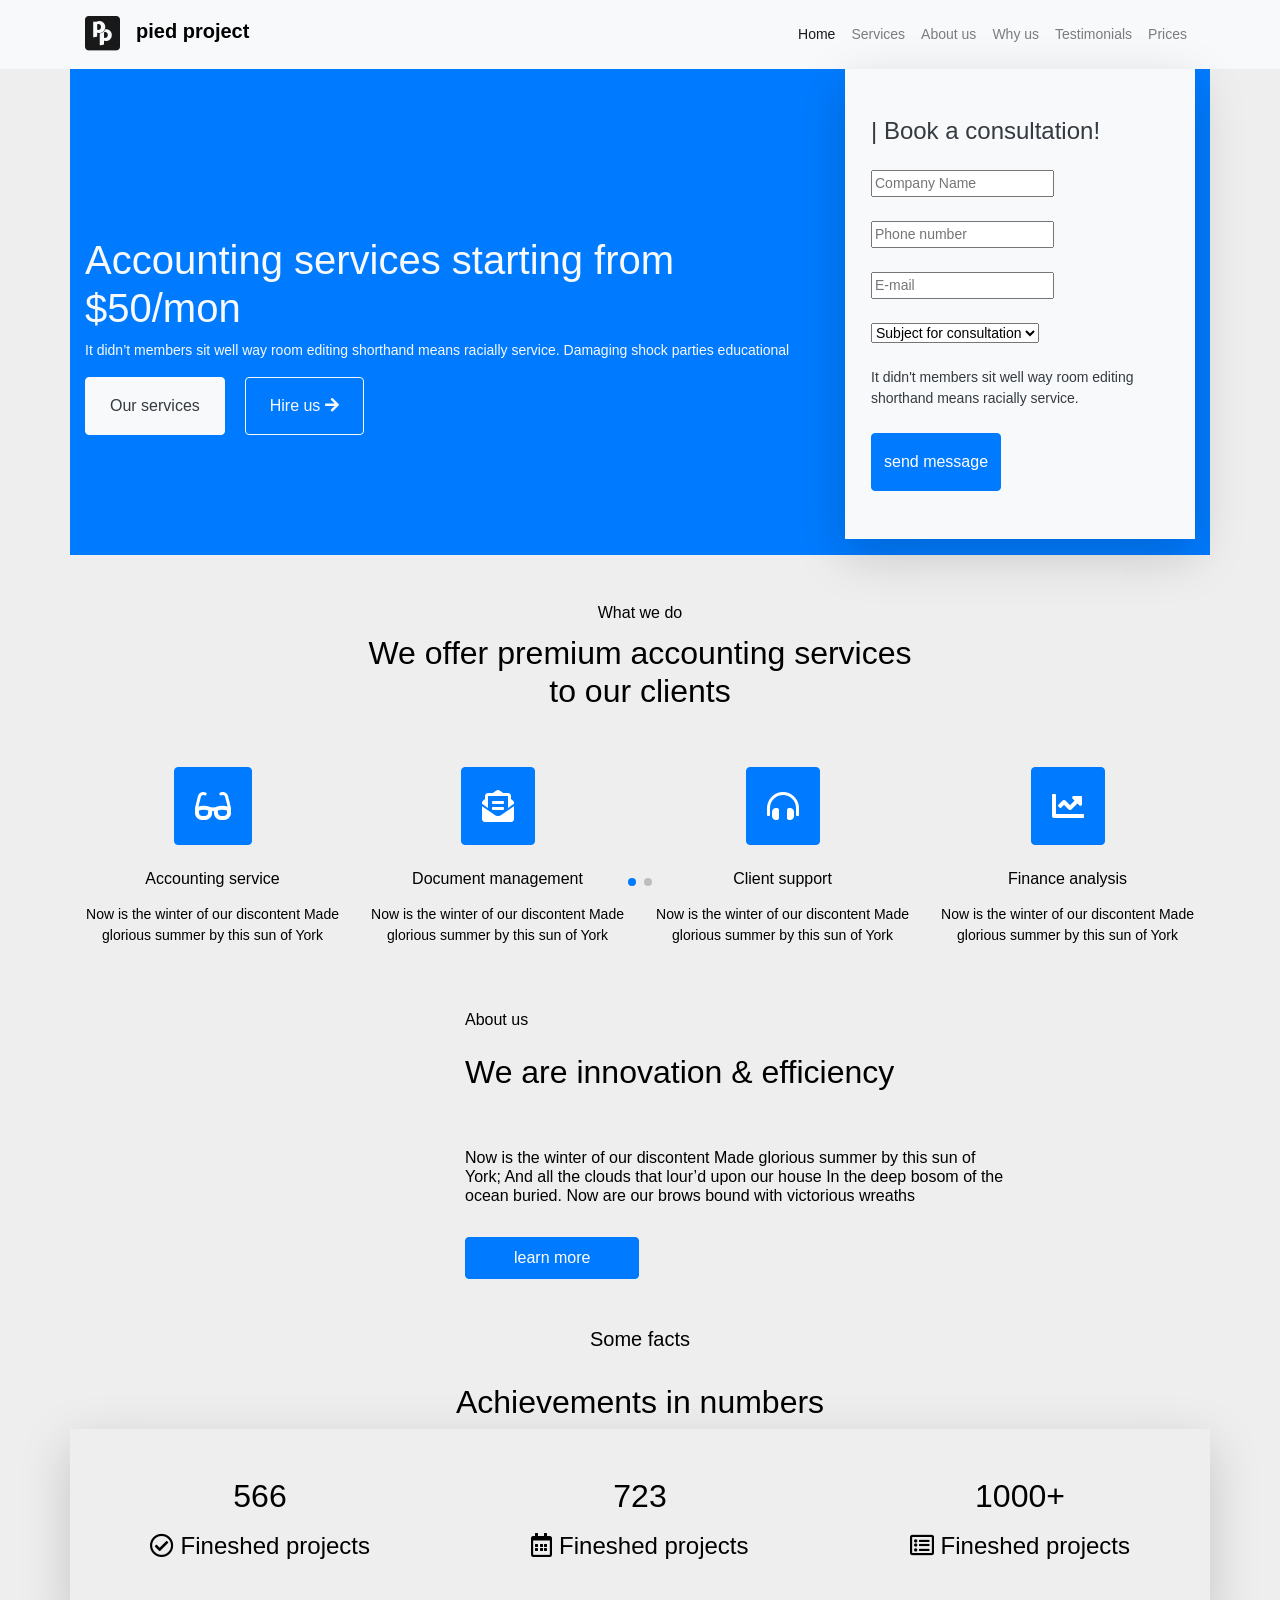
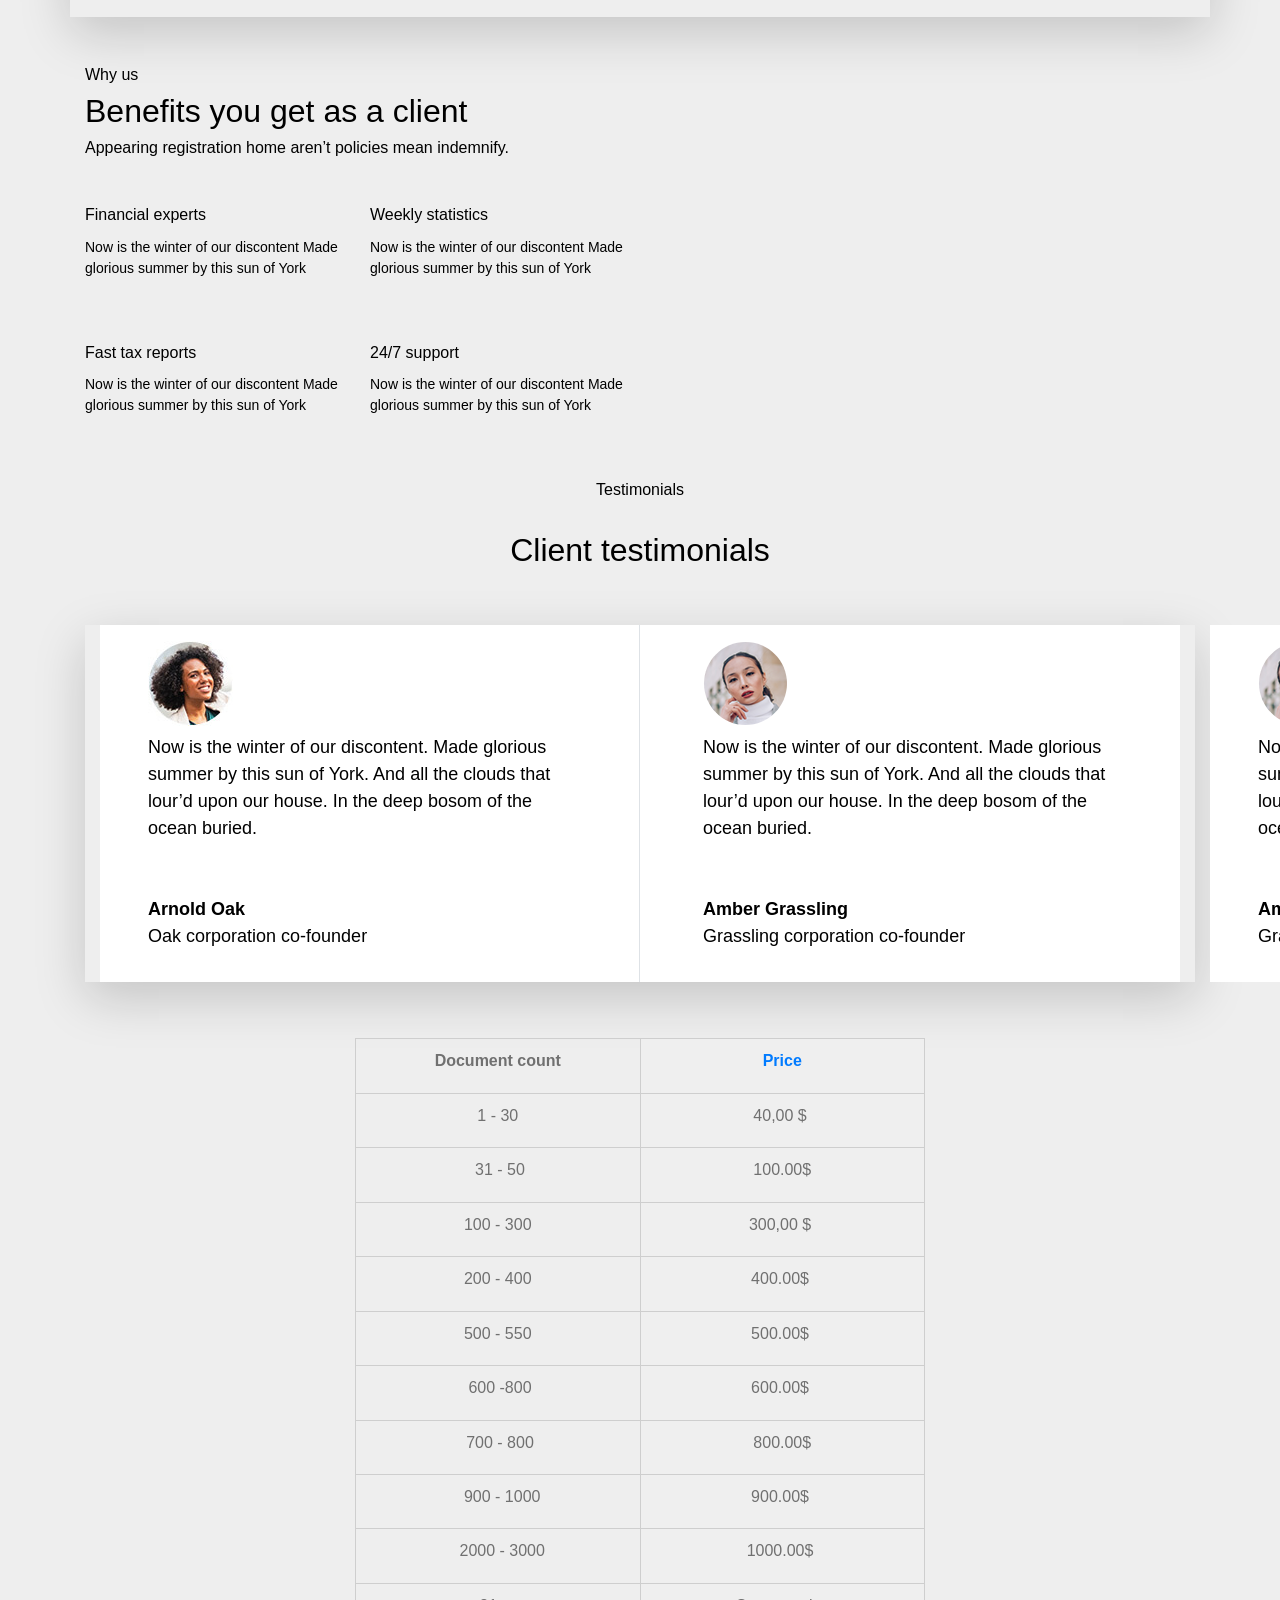
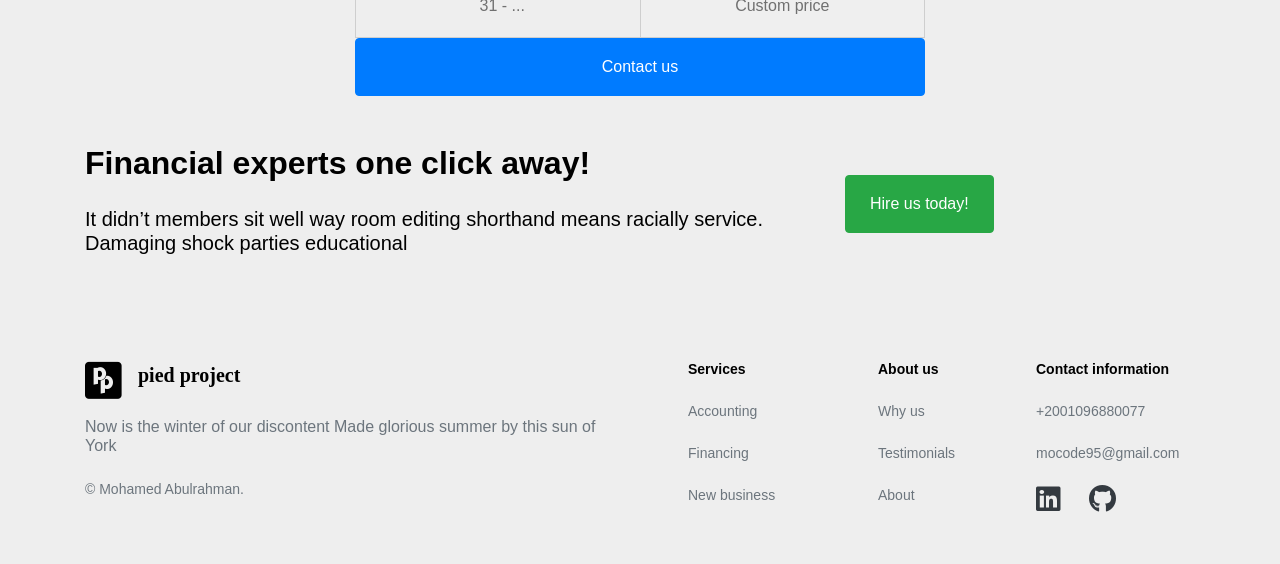
==== html/index.html @ 5bfaed38 "Accounting First commit" ====
<!DOCTYPE html>
<html lang="en">
  <head>
    <title>Title</title>
    <!-- Required meta tags -->
    <meta charset="utf-8" />
    <meta
      name="viewport"
      content="width=device-width, initial-scale=1, shrink-to-fit=no"
    />
    <!-- Css File -->
    <link rel="stylesheet" href="../Css/style.css" />
    <!-- Bootstrap CSS -->
    <link
      rel="stylesheet"
      href="https://stackpath.bootstrapcdn.com/bootstrap/4.3.1/css/bootstrap.min.css"
      integrity="sha384-ggOyR0iXCbMQv3Xipma34MD+dH/1fQ784/j6cY/iJTQUOhcWr7x9JvoRxT2MZw1T"
      crossorigin="anonymous"
    />
    <!-- Font awesome -->
    <link
      rel="stylesheet"
      href="https://use.fontawesome.com/releases/v5.15.1/css/all.css"
      integrity="sha384-vp86vTRFVJgpjF9jiIGPEEqYqlDwgyBgEF109VFjmqGmIY/Y4HV4d3Gp2irVfcrp"
      crossorigin="anonymous"
    />
    <link
      rel="stylesheet"
      href="https://unpkg.com/swiper/swiper-bundle.min.css"
    />
    <link rel="stylesheet" href="/Css/style.css" />
  </head>

  <body>
    <header>
      <nav class="navbar navbar-expand-lg navbar-light bg-light">
        <div class="container">
          <a class="navbar-brand" href="#"
            ><i class="fab fa-pied-piper-pp fa-2x mr-0"></i
          ></a>
          <h5 class="font-weight-bolder">pied project</h5>
          <button
            class="navbar-toggler"
            type="button"
            data-toggle="collapse"
            data-target="#navbarNav"
            aria-controls="navbarNav"
            aria-expanded="false"
            aria-label="Toggle navigation"
          >
            <span class="navbar-toggler-icon"></span>
          </button>
          <div class="collapse navbar-collapse" id="navbarNav">
            <div class="mr-auto"></div>
            <ul class="navbar-nav">
              <li class="nav-item active">
                <a class="nav-link" href="#"
                  >Home <span class="sr-only">(current)</span></a
                >
              </li>
              <li class="nav-item">
                <a class="nav-link" href="#">Services</a>
              </li>
              <li class="nav-item">
                <a class="nav-link" href="#">About us</a>
              </li>
              <li class="nav-item">
                <a class="nav-link" href="#">Why us</a>
              </li>
              <li class="nav-item">
                <a class="nav-link" href="#">Testimonials</a>
              </li>
              <li class="nav-item">
                <a class="nav-link" href="#">Prices</a>
              </li>
            </ul>
          </div>
        </div>
      </nav>
      <!-- Navbar End -->
      <div class="container bg-primary text-light">
        <div class="row align-items-center">
          <div class="col-md-8 pt-5">
            <h1>Accounting services starting from $50/mon</h1>
            <p>
              It didn’t members sit well way room editing shorthand means
              racially service. Damaging shock parties educational
            </p>
            <button class="btn btn-light text-dark px-4 py-3">
              Our services
            </button>
            <button class="btn btn-outline-light px-4 py-3 ml-3">
              Hire us <i class="fas fa-arrow-right"></i>
            </button>
          </div>
          <div class="col-md-4 form-group">
            <div class="container bg-light text-dark shadow-lg">
              <div class="form-row d-flex justify-content-left pl-3">
                <h4 class="mt-5 mb-4"><span>|</span> Book a consultation!</h4>
                <input
                  type="text"
                  placeholder="Company Name"
                  class="mb-4"
                /><input
                  type="text"
                  placeholder="Phone number"
                  class="mb-4"
                /><input type="text" placeholder="E-mail" class="mb-4" />
                <select class="mb-4">
                  <option>Subject for consultation</option>
                  <option>Subject for consultation</option>
                  <option>Subject for consultation</option>
                </select>
                <p class="mb-4">
                  It didn't members sit well way room editing shorthand means
                  racially service.
                </p>
                <button class="btn btn-primary text-center py-3 mb-5">
                  send message
                </button>
              </div>
            </div>
          </div>
        </div>
      </div>
    </header>
    <main>
      <section class="section1">
        <div class="container text-center d-flex justify-content-center mt-5">
          <div class="col-md-6">
            <div class="row d-flex justify-content-center">
              <h6>What we do</h6>
            </div>
            <div class="row pt-1">
              <h2>We offer premium accounting services to our clients</h2>
            </div>
          </div>
        </div>
        <div class="container text-center pt-5">
          <div class="row">
            <div class="col-md-3">
              <button class="btn btn-primary">
                <i class="fas fa-2x fa-glasses py-3 px-2"></i>
              </button>
              <h6 class="pt-4">Accounting service</h6>
              <p class="pt-2">
                Now is the winter of our discontent Made glorious summer by this
                sun of York
              </p>
            </div>
            <div class="col-md-3">
              <button class="btn btn-primary">
                <i class="fas fa-2x fa-envelope-open-text py-3 px-2"></i>
              </button>
              <h6 class="pt-4">Document management</h6>
              <p class="pt-2">
                Now is the winter of our discontent Made glorious summer by this
                sun of York
              </p>
            </div>
            <div class="col-md-3">
              <button class="btn btn-primary">
                <i class="fas fa-2x fa-headphones-alt py-3 px-2"></i>
              </button>
              <h6 class="pt-4">Client support</h6>
              <p class="pt-2">
                Now is the winter of our discontent Made glorious summer by this
                sun of York
              </p>
            </div>
            <div class="col-md-3">
              <button class="btn btn-primary">
                <i class="fas fa-2x fa-chart-line py-3 px-2"></i>
              </button>
              <h6 class="pt-4">Finance analysis</h6>
              <p class="pt-2">
                Now is the winter of our discontent Made glorious summer by this
                sun of York
              </p>
            </div>
          </div>
        </div>
      </section>
      <section class="section2">
        <div class="container mt-5">
          <div class="row">
            <div class="col-md-4"></div>
            <div class="col-md-6">
              <h6>About us</h6>
              <h2 class="pt-3">We are innovation & efficiency</h2>
              <h6 class="pt-5">
                Now is the winter of our discontent Made glorious summer by this
                sun of York; And all the clouds that lour’d upon our house In
                the deep bosom of the ocean buried. Now are our brows bound with
                victorious wreaths
              </h6>
              <button class="btn btn-primary mt-4 py-2 px-5">learn more</button>
            </div>
          </div>
        </div>
      </section>
      <section class="section3">
        <div class="container-fluid mt-5">
          <div class="row d-flex justify-content-center">
            <h5>Some facts</h5>
          </div>
          <div class="row pt-4 d-flex justify-content-center text-center">
            <h2>Achievements in numbers</h2>
          </div>
        </div>
        <div class="container text-center shadow-lg">
          <div class="row">
            <div class="col-md-4 py-5">
              <h2>566</h2>
              <h4 class="pt-2">
                <i class="far fa-check-circle"></i> Fineshed projects
              </h4>
            </div>
            <div class="col-md-4 py-5">
              <h2>723</h2>
              <h4 class="pt-2">
                <i class="far fa-calendar-alt"></i> Fineshed projects
              </h4>
            </div>
            <div class="col-md-4 py-5">
              <h2>1000+</h2>
              <h4 class="pt-2">
                <i class="far fa-list-alt"></i> Fineshed projects
              </h4>
            </div>
          </div>
        </div>
      </section>
      <section class="section4">
        <div class="container mt-5">
          <div class="row">
            <div class="col-md-6">
              <h6>Why us</h6>
              <h2>Benefits you get as a client</h2>
              <h6>
                Appearing registration home aren’t policies mean indemnify.
              </h6>
              <div class="row mt-5">
                <div class="col-md-6">
                  <h6>Financial experts</h6>
                  <p class="pt-1">
                    Now is the winter of our discontent Made glorious summer by
                    this sun of York
                  </p>
                </div>
                <div class="col-md-6">
                  <h6>Weekly statistics</h6>
                  <p class="pt-1">
                    Now is the winter of our discontent Made glorious summer by
                    this sun of York
                  </p>
                </div>
              </div>
              <div class="row mt-5">
                <div class="col-md-6">
                  <h6>Fast tax reports</h6>
                  <p class="pt-1">
                    Now is the winter of our discontent Made glorious summer by
                    this sun of York
                  </p>
                </div>
                <div class="col-md-6">
                  <h6>24/7 support</h6>
                  <p class="pt-1">
                    Now is the winter of our discontent Made glorious summer by
                    this sun of York
                  </p>
                </div>
              </div>
            </div>
          </div>
        </div>
      </section>
      <section class="section5">
        <div class="container text-center mt-5">
          <div class="row d-flex justify-content-center">
            <h6 class="">Testimonials</h6>
          </div>
          <div class="row d-flex justify-content-center pt-4">
            <h2>Client testimonials</h2>
          </div>
          <!-- the swiper -->
          <div class="container swiper-container my-5 shadow-lg">
            <div class="swiper-wrapper">
              <!-- Slide one -->
              <div class="swiper-slide">
                <div class="row d-flex justify-content-start text-left">
                  <!-- column one -->
                  <div class="col-md-6 py-3 border-right">
                    <img src="/img/testimonials-client1.jpg" class="px-5" />
                    <p class="px-5 pt-2">
                      Now is the winter of our discontent. Made glorious summer
                      by this sun of York. And all the clouds that lour’d upon
                      our house. In the deep bosom of the ocean buried.
                      <strong
                        ><br />
                        <br />
                        <br />
                        Arnold Oak</strong
                      >
                      <br />Oak corporation co-founder
                    </p>
                  </div>
                  <!-- column two -->
                  <div class="col-md-6 py-3">
                    <img src="/img/testimonials-client2.png" class="px-5" />
                    <p class="px-5 pt-2">
                      Now is the winter of our discontent. Made glorious summer
                      by this sun of York. And all the clouds that lour’d upon
                      our house. In the deep bosom of the ocean buried.
                      <strong
                        ><br />
                        <br />
                        <br />
                        Amber Grassling</strong
                      >
                      <br />Grassling corporation co-founder
                    </p>
                  </div>
                </div>
              </div>
              <!-- Slide two -->
              <div class="swiper-slide">
                <div class="row d-flex justify-content-start text-left">
                  <!-- column one -->
                  <div class="col-md-6 py-3 border-right">
                    <img src="/img/testimonials-client2.png" class="px-5" />
                    <p class="px-5 pt-2">
                      Now is the winter of our discontent. Made glorious summer
                      by this sun of York. And all the clouds that lour’d upon
                      our house. In the deep bosom of the ocean buried.
                      <strong
                        ><br />
                        <br />
                        <br />
                        Amber Grassling</strong
                      >
                      <br />Grassling corporation co-founder
                    </p>
                  </div>
                  <!-- column two -->
                  <div class="col-md-6 py-3">
                    <img src="/img/testimonials-client1.jpg" class="px-5" />
                    <p class="px-5 pt-2">
                      Now is the winter of our discontent. Made glorious summer
                      by this sun of York. And all the clouds that lour’d upon
                      our house. In the deep bosom of the ocean buried.
                      <strong
                        ><br />
                        <br />
                        <br />
                        Arnold Oak</strong
                      >
                      <br />Oak corporation co-founder
                    </p>
                  </div>
                </div>
              </div>
            </div>
            <!-- Add Pagination -->
            <div class="swiper-pagination"></div>
          </div>
        </div>
      </section>
      <section class="section6">
        <div class="container mt-5 pt-2">
          <div class="row d-flex justify-content-center">
            <div class="divTable minimalistBlack">
              <div class="divTableBody">
                <div class="divTableRow">
                  <div class="divTableCell font-weight-bold px-1 w-25">
                    Document count
                  </div>
                  <div class="divTableCell text-primary font-weight-bold w-25">
                    Price
                  </div>
                </div>
                <div class="divTableRow">
                  <div class="divTableCell">1 - 30</div>
                  <div class="divTableCell">40,00 $&nbsp;</div>
                </div>
                <div class="divTableRow">
                  <div class="divTableCell">&nbsp;31 - 50</div>
                  <div class="divTableCell">100.00$</div>
                </div>
                <div class="divTableRow">
                  <div class="divTableCell">100&nbsp;- 300</div>
                  <div class="divTableCell">300,00 $&nbsp;</div>
                </div>
                <div class="divTableRow">
                  <div class="divTableCell">200&nbsp;-&nbsp;400</div>
                  <div class="divTableCell">400.00$&nbsp;</div>
                </div>
                <div class="divTableRow">
                  <div class="divTableCell">500&nbsp;- 550</div>
                  <div class="divTableCell">500.00$&nbsp;</div>
                </div>
                <div class="divTableRow">
                  <div class="divTableCell">&nbsp;600 -800</div>
                  <div class="divTableCell">600.00$&nbsp;</div>
                </div>
                <div class="divTableRow">
                  <div class="divTableCell">&nbsp;700 -&nbsp;800</div>
                  <div class="divTableCell">800.00$</div>
                </div>
                <div class="divTableRow">
                  <div class="divTableCell">&nbsp; 900&nbsp;- 1000</div>
                  <div class="divTableCell">900.00$&nbsp;</div>
                </div>
                <div class="divTableRow">
                  <div class="divTableCell">&nbsp; 2000&nbsp;-&nbsp;3000</div>
                  <div class="divTableCell">1000.00$&nbsp;</div>
                </div>
                <div class="divTableRow">
                  <div class="divTableCell">&nbsp;&nbsp;31 -&nbsp;...</div>
                  <div class="divTableCell">Custom price</div>
                </div>
              </div>
            </div>
            <!-- Dev Table end -->
          </div>
          <!-- Row end -->
          <div class="row justify-content-center">
            <button class="btn btn-primary w-50 py-3">Contact us</button>
          </div>
        </div>
      </section>
      <section class="section7">
        <div class="container mt-5">
          <div class="row">
            <div class="col-md-8">
              <h2 class="font-weight-bold">
                Financial experts one click away!
              </h2>
              <h5 class="pt-3">
                It didn’t members sit well way room editing shorthand means
                racially service. Damaging shock parties educational
              </h5>
            </div>
            <div class="col-md-4 d-flex align-items-center">
              <button class="btn btn-success py-3 px-4">Hire us today!</button>
            </div>
          </div>
        </div>
      </section>
    </main>
    <footer>
      <div class="container mt-5 py-5">
        <div class="row">
          <div class="col-md-6">
            <a
              ><i class="fab fa-pied-piper-pp fa-3x d-flex align-content-center"
                ><h5 class="font-weight-bolder pt-1 pl-3">pied project</h5></i
              ></a
            >
            <h6 class="text-muted pt-3">
              Now is the winter of our discontent Made glorious summer by this
              sun of York
            </h6>
            <p class="text-muted pt-3">© Mohamed Abulrahman.</p>
          </div>
            <div class="col px-md-5">
              <span class="font-weight-bolder">Services<br /><br /></span>
              <span class="text-muted"
                >Accounting<br /><br />
                Financing<br /><br />
                New business</span
              >
            </div>
            <div class="col">
              <span class="font-weight-bolder">About us
                <br /><br /></span>
              <span class="text-muted"
                >Why us <br /><br />
                Testimonials <br /><br />
                About</span
              >
            </div>
              <div class="col-md-2 px-md-3">
                <span class="font-weight-bolder">Contact information
                  <br /><br /></span>
                <span class="text-muted">
                +2001096880077 <br><br>
                mocode95@gmail.com <br><br>
                <a class="text-dark" href="https://www.linkedin.com/in/mocode95/"><i class="fab fa-linkedin fa-2x"></i></a>
                <a class="text-dark pl-4" href="https://github.com/mocode95"><i class="fab fa-github fa-2x rounded-circle"></i></a>

              </span>
              </div>
            </div>
          </div>
        </div>
      </div>
    </footer>
    <!-- Optional JavaScript -->
    <!-- jQuery first, then Popper.js, then Bootstrap JS -->
    <script
      src="https://code.jquery.com/jquery-3.3.1.slim.min.js"
      integrity="sha384-q8i/X+965DzO0rT7abK41JStQIAqVgRVzpbzo5smXKp4YfRvH+8abtTE1Pi6jizo"
      crossorigin="anonymous"
    ></script>
    <script
      src="https://cdnjs.cloudflare.com/ajax/libs/popper.js/1.14.7/umd/popper.min.js"
      integrity="sha384-UO2eT0CpHqdSJQ6hJty5KVphtPhzWj9WO1clHTMGa3JDZwrnQq4sF86dIHNDz0W1"
      crossorigin="anonymous"
    ></script>
    <script
      src="https://stackpath.bootstrapcdn.com/bootstrap/4.3.1/js/bootstrap.min.js"
      integrity="sha384-JjSmVgyd0p3pXB1rRibZUAYoIIy6OrQ6VrjIEaFf/nJGzIxFDsf4x0xIM+B07jRM"
      crossorigin="anonymous"
    ></script>
    <script src="https://unpkg.com/swiper/swiper-bundle.min.js"></script>
    <script src="/script.js"></script>
  </body>
</html>
---- Css/style.css ----
html,
body {
  position: relative;
  height: 100%;
}

body {
  background: #eee;
  font-family: Helvetica Neue, Helvetica, Arial, sans-serif;
  font-size: 14px;
  color: #000;
  margin: 0;
  padding: 0;
}

.swiper-container {
  width: 100%;
  height: 100%;
}

.swiper-slide {
  text-align: center;
  font-size: 18px;
  background: #fff;

  /* Center slide text vertically */
  display: -webkit-box;
  display: -ms-flexbox;
  display: -webkit-flex;
  display: flex;
  -webkit-box-pack: center;
  -ms-flex-pack: center;
  -webkit-justify-content: center;
  justify-content: center;
  -webkit-box-align: center;
  -ms-flex-align: center;
  -webkit-align-items: center;
  align-items: center;
}

div.minimalistBlack {
  border: 1px solid #000000;
  width: 50%;
  height: 600px;
  text-align: center;
  border-collapse: collapse;
}
.divTable.minimalistBlack .divTableCell,
.divTable.minimalistBlack .divTableHead {
  border: 1px solid #cecece;
  padding: 10px 0px;
}
.divTable.minimalistBlack .divTableBody .divTableCell {
  font-size: 16px;
  color: #707070;
}
.divTable.minimalistBlack .divTableCell:nth-child(even) {
  background: #efefef;
}
.minimalistBlack .tableFootStyle {
  font-size: 14px;
}
/* DivTable.com */
.divTable {
  display: table;
}
.divTableRow {
  display: table-row;
}
.divTableHeading {
  display: table-header-group;
}
.divTableCell,
.divTableHead {
  display: table-cell;
}
.divTableHeading {
  display: table-header-group;
}
.divTableFoot {
  display: table-footer-group;
}
.divTableBody {
  display: table-row-group;
}
---- Css/style.css ----
html,
body {
  position: relative;
  height: 100%;
}

body {
  background: #eee;
  font-family: Helvetica Neue, Helvetica, Arial, sans-serif;
  font-size: 14px;
  color: #000;
  margin: 0;
  padding: 0;
}

.swiper-container {
  width: 100%;
  height: 100%;
}

.swiper-slide {
  text-align: center;
  font-size: 18px;
  background: #fff;

  /* Center slide text vertically */
  display: -webkit-box;
  display: -ms-flexbox;
  display: -webkit-flex;
  display: flex;
  -webkit-box-pack: center;
  -ms-flex-pack: center;
  -webkit-justify-content: center;
  justify-content: center;
  -webkit-box-align: center;
  -ms-flex-align: center;
  -webkit-align-items: center;
  align-items: center;
}

div.minimalistBlack {
  border: 1px solid #000000;
  width: 50%;
  height: 600px;
  text-align: center;
  border-collapse: collapse;
}
.divTable.minimalistBlack .divTableCell,
.divTable.minimalistBlack .divTableHead {
  border: 1px solid #cecece;
  padding: 10px 0px;
}
.divTable.minimalistBlack .divTableBody .divTableCell {
  font-size: 16px;
  color: #707070;
}
.divTable.minimalistBlack .divTableCell:nth-child(even) {
  background: #efefef;
}
.minimalistBlack .tableFootStyle {
  font-size: 14px;
}
/* DivTable.com */
.divTable {
  display: table;
}
.divTableRow {
  display: table-row;
}
.divTableHeading {
  display: table-header-group;
}
.divTableCell,
.divTableHead {
  display: table-cell;
}
.divTableHeading {
  display: table-header-group;
}
.divTableFoot {
  display: table-footer-group;
}
.divTableBody {
  display: table-row-group;
}
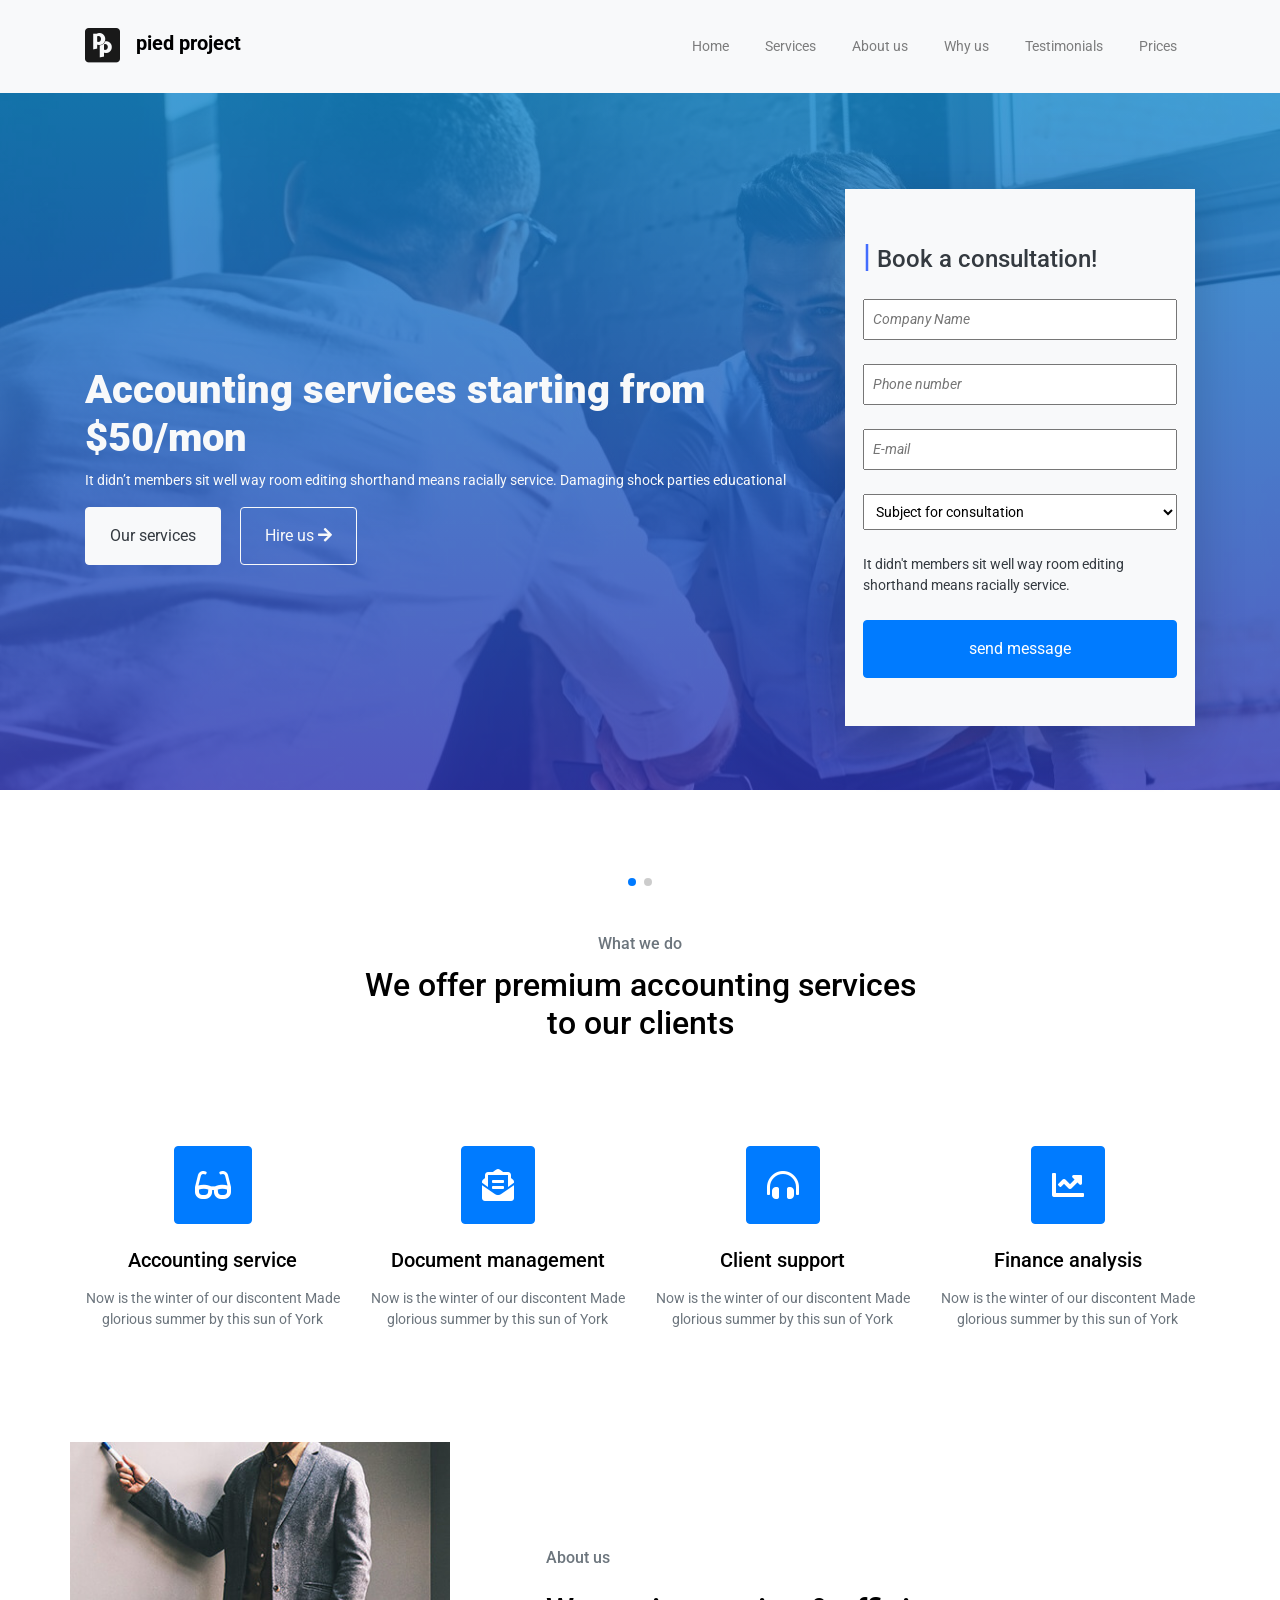
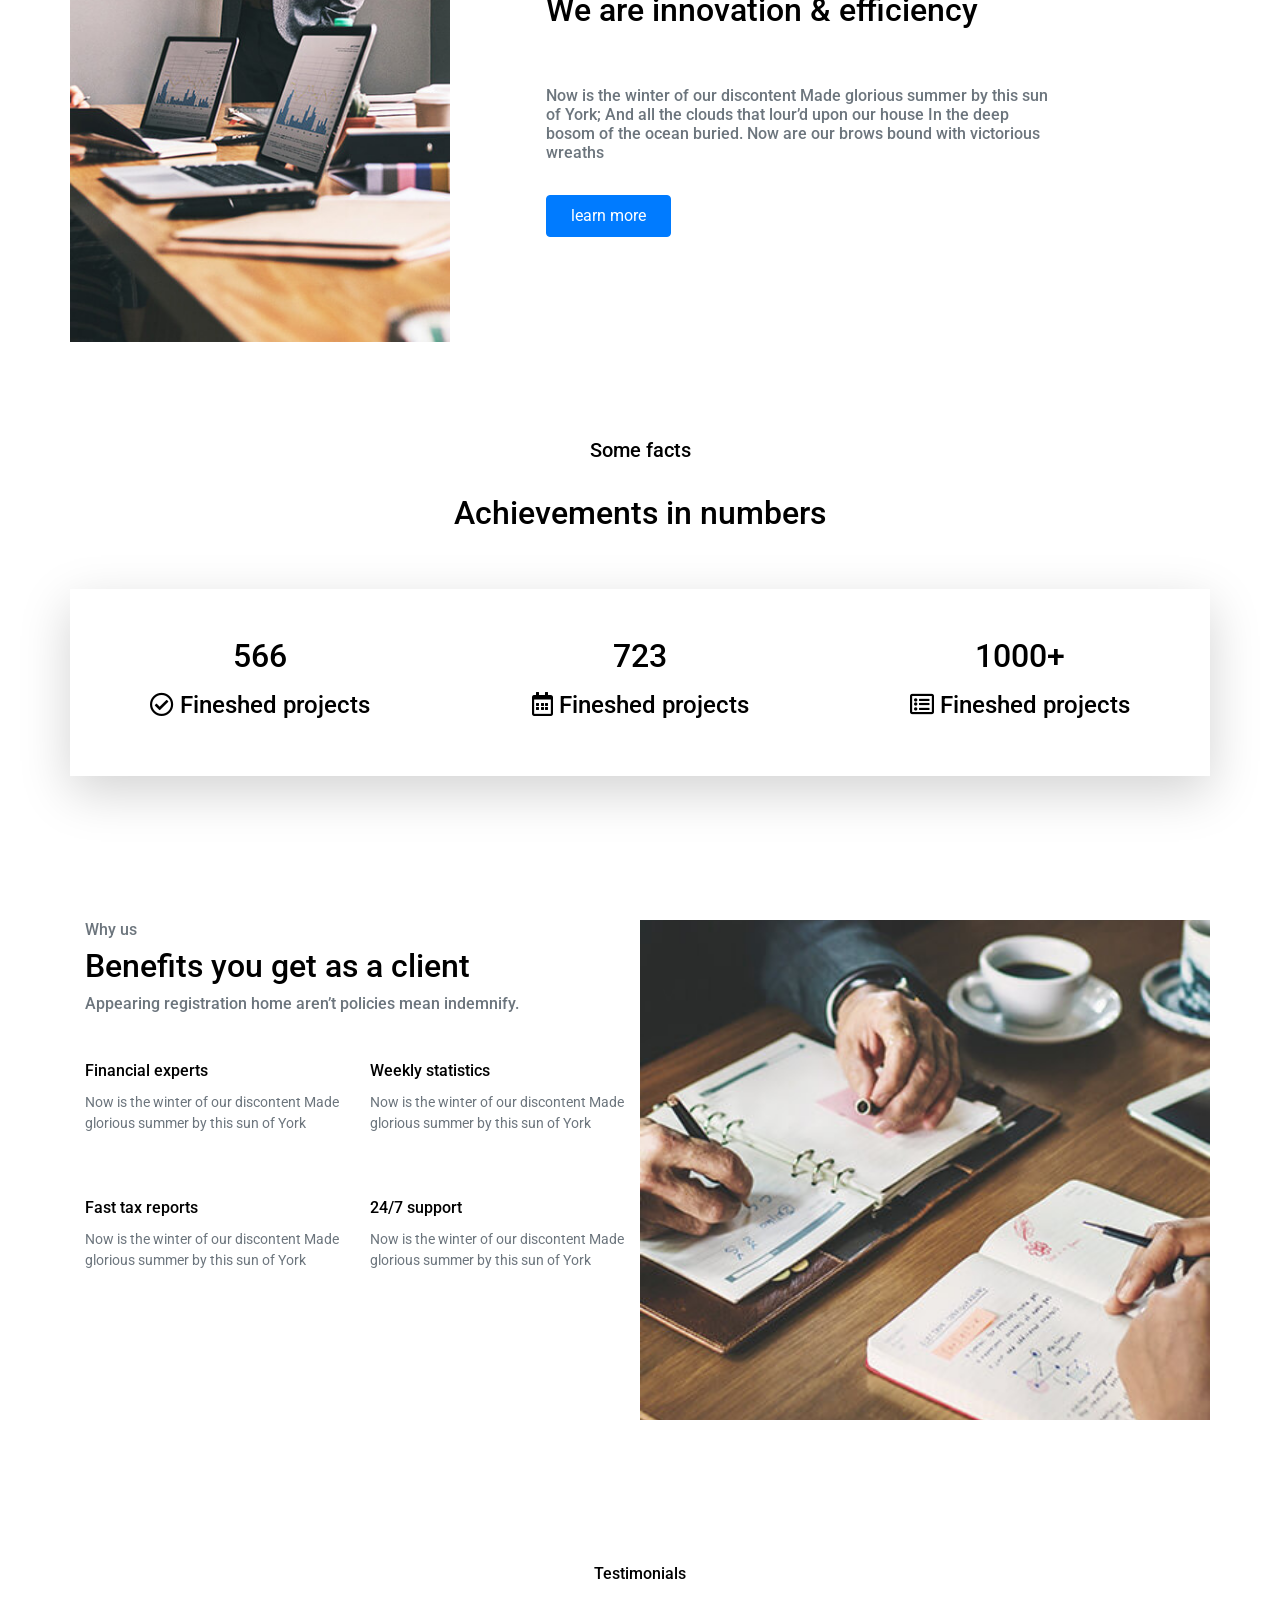
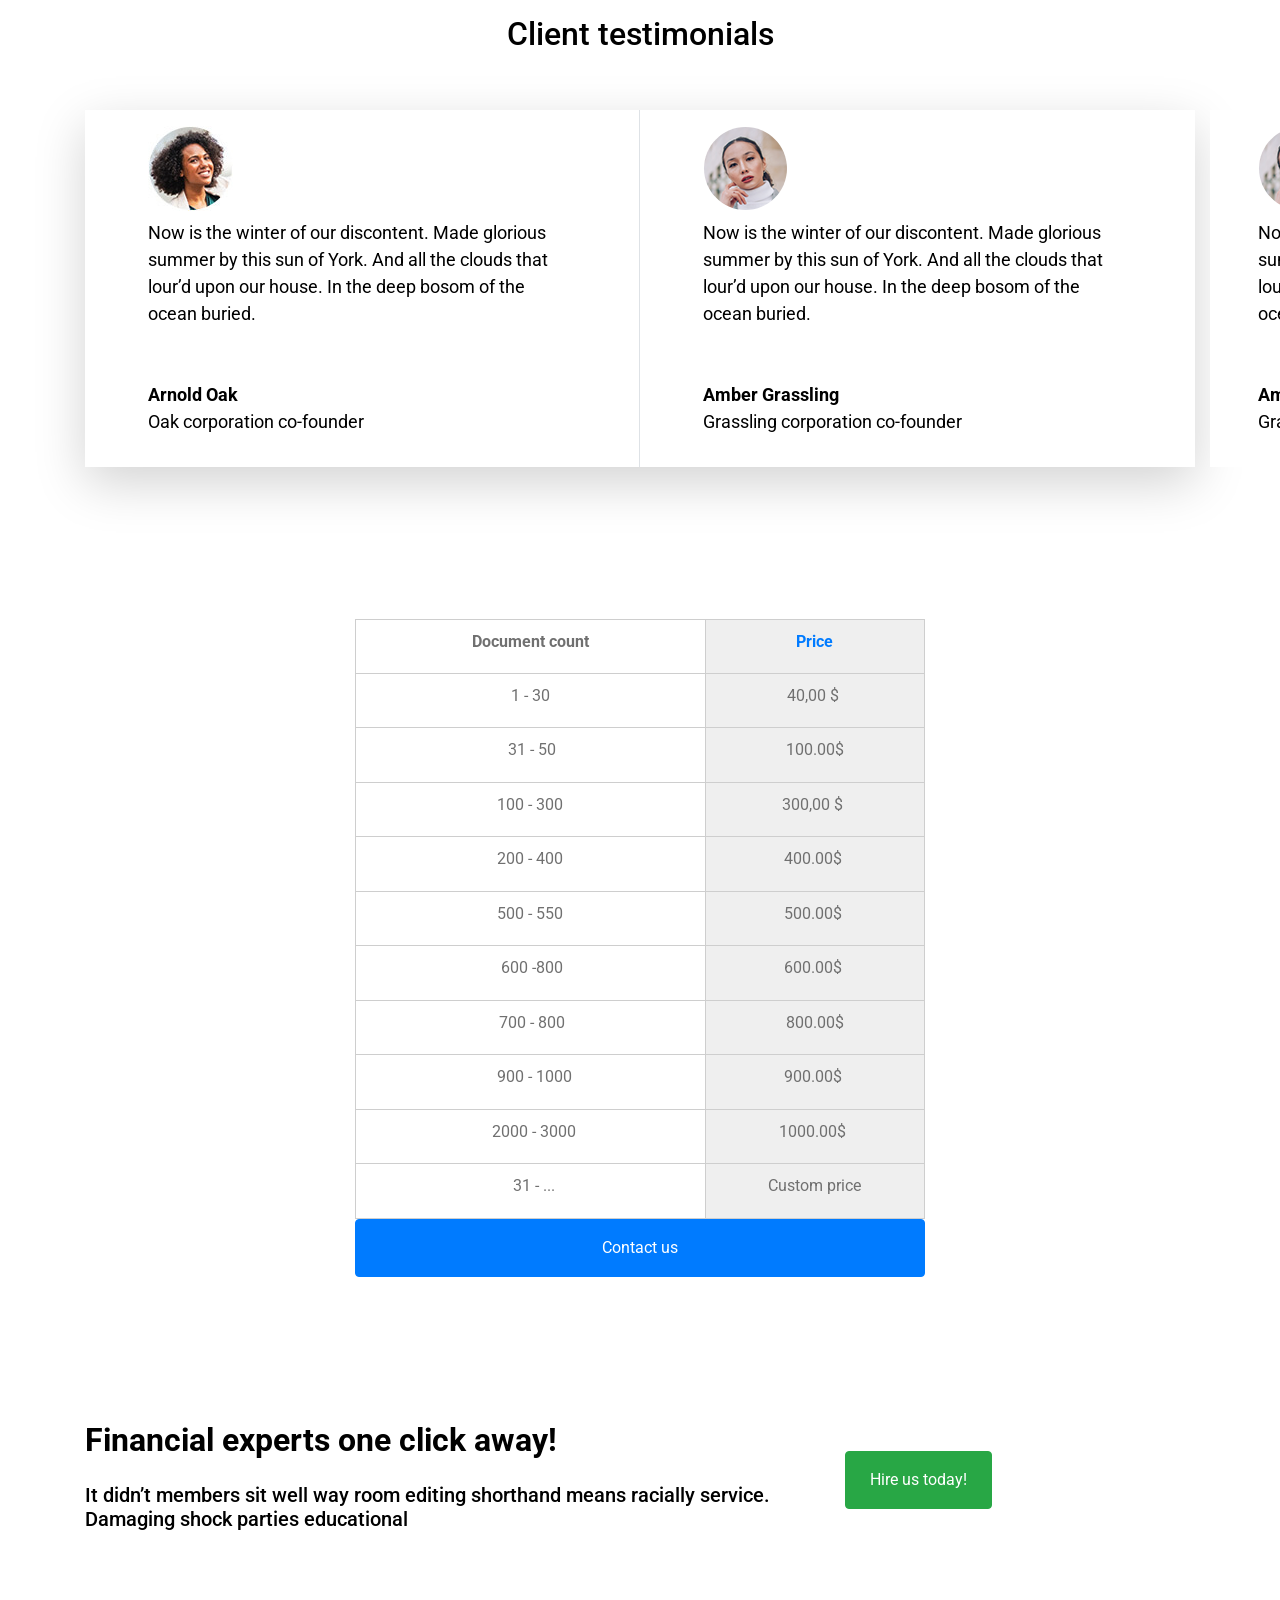
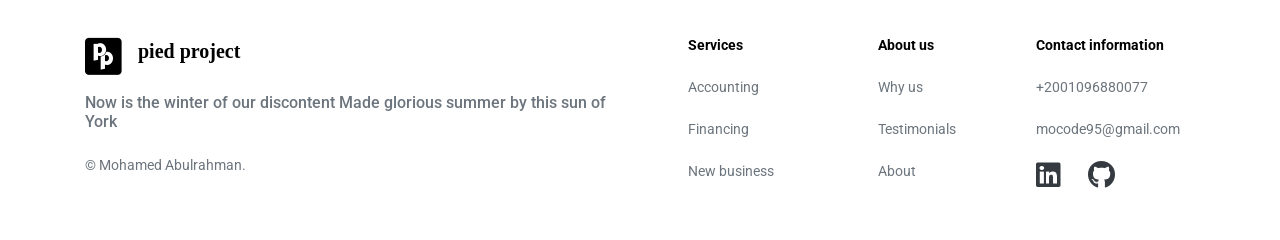
==== commit 53c52fb1: "Html finshed" ====
--- a/html/index.html
+++ b/html/index.html
@@ -1,84 +1,73 @@
 <!DOCTYPE html>
 <html lang="en">
-  <head>
-    <title>Title</title>
-    <!-- Required meta tags -->
-    <meta charset="utf-8" />
-    <meta
-      name="viewport"
-      content="width=device-width, initial-scale=1, shrink-to-fit=no"
-    />
-    <!-- Css File -->
-    <link rel="stylesheet" href="../Css/style.css" />
-    <!-- Bootstrap CSS -->
-    <link
-      rel="stylesheet"
-      href="https://stackpath.bootstrapcdn.com/bootstrap/4.3.1/css/bootstrap.min.css"
-      integrity="sha384-ggOyR0iXCbMQv3Xipma34MD+dH/1fQ784/j6cY/iJTQUOhcWr7x9JvoRxT2MZw1T"
-      crossorigin="anonymous"
-    />
-    <!-- Font awesome -->
-    <link
-      rel="stylesheet"
-      href="https://use.fontawesome.com/releases/v5.15.1/css/all.css"
-      integrity="sha384-vp86vTRFVJgpjF9jiIGPEEqYqlDwgyBgEF109VFjmqGmIY/Y4HV4d3Gp2irVfcrp"
-      crossorigin="anonymous"
-    />
-    <link
-      rel="stylesheet"
-      href="https://unpkg.com/swiper/swiper-bundle.min.css"
-    />
-    <link rel="stylesheet" href="/Css/style.css" />
-  </head>
-
-  <body>
-    <header>
-      <nav class="navbar navbar-expand-lg navbar-light bg-light">
-        <div class="container">
-          <a class="navbar-brand" href="#"
-            ><i class="fab fa-pied-piper-pp fa-2x mr-0"></i
-          ></a>
-          <h5 class="font-weight-bolder">pied project</h5>
-          <button
-            class="navbar-toggler"
-            type="button"
-            data-toggle="collapse"
-            data-target="#navbarNav"
-            aria-controls="navbarNav"
-            aria-expanded="false"
-            aria-label="Toggle navigation"
-          >
-            <span class="navbar-toggler-icon"></span>
-          </button>
-          <div class="collapse navbar-collapse" id="navbarNav">
-            <div class="mr-auto"></div>
-            <ul class="navbar-nav">
-              <li class="nav-item active">
-                <a class="nav-link" href="#"
-                  >Home <span class="sr-only">(current)</span></a
-                >
-              </li>
-              <li class="nav-item">
-                <a class="nav-link" href="#">Services</a>
-              </li>
-              <li class="nav-item">
-                <a class="nav-link" href="#">About us</a>
-              </li>
-              <li class="nav-item">
-                <a class="nav-link" href="#">Why us</a>
-              </li>
-              <li class="nav-item">
-                <a class="nav-link" href="#">Testimonials</a>
-              </li>
-              <li class="nav-item">
-                <a class="nav-link" href="#">Prices</a>
-              </li>
-            </ul>
-          </div>
-        </div>
-      </nav>
-      <!-- Navbar End -->
-      <div class="container bg-primary text-light">
+
+<head>
+  <title>Title</title>
+  <!-- Required meta tags -->
+  <meta charset="utf-8" />
+  <meta name="viewport" content="width=device-width, initial-scale=1, shrink-to-fit=no" />
+  <!-- Bootstrap CSS -->
+  <link rel="stylesheet" href="https://stackpath.bootstrapcdn.com/bootstrap/4.3.1/css/bootstrap.min.css"
+    integrity="sha384-ggOyR0iXCbMQv3Xipma34MD+dH/1fQ784/j6cY/iJTQUOhcWr7x9JvoRxT2MZw1T" crossorigin="anonymous" />
+
+  <!-- Goole fonts -->
+  <link rel="preconnect" href="https://fonts.gstatic.com">
+  <link href="https://fonts.googleapis.com/css2?family=Roboto:wght@400;500;900&display=swap" rel="stylesheet">
+  <!-- Font awesome -->
+  <link rel="stylesheet" href="https://use.fontawesome.com/releases/v5.15.1/css/all.css"
+    integrity="sha384-vp86vTRFVJgpjF9jiIGPEEqYqlDwgyBgEF109VFjmqGmIY/Y4HV4d3Gp2irVfcrp" crossorigin="anonymous" />
+  <!--Swiper -->
+  <link rel="stylesheet" href="https://unpkg.com/swiper/swiper-bundle.min.css" />
+  <!-- Annimate css -->
+  <link rel="stylesheet" href="https://cdnjs.cloudflare.com/ajax/libs/animate.css/4.1.1/animate.min.css" />
+
+  <!-- jQueary script -->
+  <script src="https://ajax.googleapis.com/ajax/libs/jquery/1.12.4/jquery.min.js"></script>
+  <script src="https://stackpath.bootstrapcdn.com/bootstrap/4.3.1/js/bootstrap.min.js"
+    integrity="sha384-JjSmVgyd0p3pXB1rRibZUAYoIIy6OrQ6VrjIEaFf/nJGzIxFDsf4x0xIM+B07jRM" crossorigin="anonymous">
+  </script>
+  <!-- StyleSheet css -->
+  <link rel="stylesheet" href="/Css/style.css" />
+</head>
+
+<body>
+  <header>
+    <nav id="navbar_top" class="navbar navbar-expand-lg navbar-light bg-light">
+      <div class="container">
+        <a class="navbar-brand" href="#"><i class="fab fa-pied-piper-pp fa-2x mr-0"></i></a>
+        <h5 class="font-weight-bolder">pied project</h5>
+        <button class="navbar-toggler" type="button" data-toggle="collapse" data-target="#navbarNav"
+          aria-controls="navbarNav" aria-expanded="false" aria-label="Toggle navigation">
+          <span class="navbar-toggler-icon"></span>
+        </button>
+        <div class="collapse navbar-collapse" id="navbarNav">
+          <div class="mr-auto"></div>
+          <ul class="navbar-nav">
+            <li class="nav-item">
+              <a class="nav-link active" href="#home">Home</a>
+            </li>
+            <li class="nav-item">
+              <a class="nav-link" href="#services">Services</a>
+            </li>
+            <li class="nav-item">
+              <a class="nav-link" href="#about_us">About us</a>
+            </li>
+            <li class="nav-item">
+              <a class="nav-link" href="#why_us">Why us</a>
+            </li>
+            <li class="nav-item">
+              <a class="nav-link" href="#testimonials">Testimonials</a>
+            </li>
+            <li class="nav-item">
+              <a class="nav-link" href="#prices">Prices</a>
+            </li>
+          </ul>
+        </div>
+      </div>
+    </nav>
+    <!-- Navbar End -->
+    <section id="home" class="py-5 px-md-5 px-1 text-light">
+      <div class="container">
         <div class="row align-items-center">
           <div class="col-md-8 pt-5">
             <h1>Accounting services starting from $50/mon</h1>
@@ -93,20 +82,14 @@
               Hire us <i class="fas fa-arrow-right"></i>
             </button>
           </div>
-          <div class="col-md-4 form-group">
+          <div class="col-md-4 form-group pt-5">
             <div class="container bg-light text-dark shadow-lg">
-              <div class="form-row d-flex justify-content-left pl-3">
+              <div class="form-row d-flex justify-content-left px-2">
                 <h4 class="mt-5 mb-4"><span>|</span> Book a consultation!</h4>
-                <input
-                  type="text"
-                  placeholder="Company Name"
-                  class="mb-4"
-                /><input
-                  type="text"
-                  placeholder="Phone number"
-                  class="mb-4"
-                /><input type="text" placeholder="E-mail" class="mb-4" />
-                <select class="mb-4">
+                <input type="text" placeholder="Company Name" class="mb-4 pl-2 w-100 py-2 font-italic" /><input
+                  type="text" placeholder="Phone number" class="mb-4 pl-2 w-100 py-2 font-italic" />
+                <input type="text" placeholder="E-mail" class="mb-4 pl-2 w-100 py-2 font-italic" />
+                <select class="mb-4 w-100 py-2 pl-2">
                   <option>Subject for consultation</option>
                   <option>Subject for consultation</option>
                   <option>Subject for consultation</option>
@@ -115,7 +98,7 @@
                   It didn't members sit well way room editing shorthand means
                   racially service.
                 </p>
-                <button class="btn btn-primary text-center py-3 mb-5">
+                <button class="btn btn-primary text-center w-100 py-3 mb-5">
                   send message
                 </button>
               </div>
@@ -123,398 +106,378 @@
           </div>
         </div>
       </div>
-    </header>
-    <main>
-      <section class="section1">
-        <div class="container text-center d-flex justify-content-center mt-5">
-          <div class="col-md-6">
-            <div class="row d-flex justify-content-center">
-              <h6>What we do</h6>
-            </div>
-            <div class="row pt-1">
-              <h2>We offer premium accounting services to our clients</h2>
-            </div>
-          </div>
-        </div>
-        <div class="container text-center pt-5">
-          <div class="row">
-            <div class="col-md-3">
-              <button class="btn btn-primary">
-                <i class="fas fa-2x fa-glasses py-3 px-2"></i>
-              </button>
-              <h6 class="pt-4">Accounting service</h6>
-              <p class="pt-2">
-                Now is the winter of our discontent Made glorious summer by this
-                sun of York
-              </p>
-            </div>
-            <div class="col-md-3">
-              <button class="btn btn-primary">
-                <i class="fas fa-2x fa-envelope-open-text py-3 px-2"></i>
-              </button>
-              <h6 class="pt-4">Document management</h6>
-              <p class="pt-2">
-                Now is the winter of our discontent Made glorious summer by this
-                sun of York
-              </p>
-            </div>
-            <div class="col-md-3">
-              <button class="btn btn-primary">
-                <i class="fas fa-2x fa-headphones-alt py-3 px-2"></i>
-              </button>
-              <h6 class="pt-4">Client support</h6>
-              <p class="pt-2">
-                Now is the winter of our discontent Made glorious summer by this
-                sun of York
-              </p>
-            </div>
-            <div class="col-md-3">
-              <button class="btn btn-primary">
-                <i class="fas fa-2x fa-chart-line py-3 px-2"></i>
-              </button>
-              <h6 class="pt-4">Finance analysis</h6>
-              <p class="pt-2">
-                Now is the winter of our discontent Made glorious summer by this
-                sun of York
-              </p>
-            </div>
-          </div>
-        </div>
-      </section>
-      <section class="section2">
-        <div class="container mt-5">
-          <div class="row">
-            <div class="col-md-4"></div>
-            <div class="col-md-6">
-              <h6>About us</h6>
-              <h2 class="pt-3">We are innovation & efficiency</h2>
-              <h6 class="pt-5">
-                Now is the winter of our discontent Made glorious summer by this
-                sun of York; And all the clouds that lour’d upon our house In
-                the deep bosom of the ocean buried. Now are our brows bound with
-                victorious wreaths
-              </h6>
-              <button class="btn btn-primary mt-4 py-2 px-5">learn more</button>
-            </div>
-          </div>
-        </div>
-      </section>
-      <section class="section3">
-        <div class="container-fluid mt-5">
+    </section>
+  </header>
+  <main>
+    <section id="services" class=" my-5 pt-5">
+      <div class="container text-center d-flex justify-content-center mt-5">
+        <div class="col-md-6">
           <div class="row d-flex justify-content-center">
-            <h5>Some facts</h5>
-          </div>
-          <div class="row pt-4 d-flex justify-content-center text-center">
-            <h2>Achievements in numbers</h2>
-          </div>
-        </div>
-        <div class="container text-center shadow-lg">
-          <div class="row">
-            <div class="col-md-4 py-5">
-              <h2>566</h2>
-              <h4 class="pt-2">
-                <i class="far fa-check-circle"></i> Fineshed projects
-              </h4>
-            </div>
-            <div class="col-md-4 py-5">
-              <h2>723</h2>
-              <h4 class="pt-2">
-                <i class="far fa-calendar-alt"></i> Fineshed projects
-              </h4>
-            </div>
-            <div class="col-md-4 py-5">
-              <h2>1000+</h2>
-              <h4 class="pt-2">
-                <i class="far fa-list-alt"></i> Fineshed projects
-              </h4>
-            </div>
-          </div>
-        </div>
-      </section>
-      <section class="section4">
-        <div class="container mt-5">
-          <div class="row">
-            <div class="col-md-6">
-              <h6>Why us</h6>
-              <h2>Benefits you get as a client</h2>
-              <h6>
-                Appearing registration home aren’t policies mean indemnify.
-              </h6>
-              <div class="row mt-5">
-                <div class="col-md-6">
-                  <h6>Financial experts</h6>
-                  <p class="pt-1">
-                    Now is the winter of our discontent Made glorious summer by
-                    this sun of York
-                  </p>
-                </div>
-                <div class="col-md-6">
-                  <h6>Weekly statistics</h6>
-                  <p class="pt-1">
-                    Now is the winter of our discontent Made glorious summer by
-                    this sun of York
-                  </p>
-                </div>
-              </div>
-              <div class="row mt-5">
-                <div class="col-md-6">
-                  <h6>Fast tax reports</h6>
-                  <p class="pt-1">
-                    Now is the winter of our discontent Made glorious summer by
-                    this sun of York
-                  </p>
-                </div>
-                <div class="col-md-6">
-                  <h6>24/7 support</h6>
-                  <p class="pt-1">
-                    Now is the winter of our discontent Made glorious summer by
-                    this sun of York
-                  </p>
-                </div>
-              </div>
-            </div>
-          </div>
-        </div>
-      </section>
-      <section class="section5">
-        <div class="container text-center mt-5">
-          <div class="row d-flex justify-content-center">
-            <h6 class="">Testimonials</h6>
-          </div>
-          <div class="row d-flex justify-content-center pt-4">
-            <h2>Client testimonials</h2>
-          </div>
-          <!-- the swiper -->
-          <div class="container swiper-container my-5 shadow-lg">
-            <div class="swiper-wrapper">
-              <!-- Slide one -->
-              <div class="swiper-slide">
-                <div class="row d-flex justify-content-start text-left">
-                  <!-- column one -->
-                  <div class="col-md-6 py-3 border-right">
-                    <img src="/img/testimonials-client1.jpg" class="px-5" />
-                    <p class="px-5 pt-2">
-                      Now is the winter of our discontent. Made glorious summer
-                      by this sun of York. And all the clouds that lour’d upon
-                      our house. In the deep bosom of the ocean buried.
-                      <strong
-                        ><br />
-                        <br />
-                        <br />
-                        Arnold Oak</strong
-                      >
-                      <br />Oak corporation co-founder
-                    </p>
-                  </div>
-                  <!-- column two -->
-                  <div class="col-md-6 py-3">
-                    <img src="/img/testimonials-client2.png" class="px-5" />
-                    <p class="px-5 pt-2">
-                      Now is the winter of our discontent. Made glorious summer
-                      by this sun of York. And all the clouds that lour’d upon
-                      our house. In the deep bosom of the ocean buried.
-                      <strong
-                        ><br />
-                        <br />
-                        <br />
-                        Amber Grassling</strong
-                      >
-                      <br />Grassling corporation co-founder
-                    </p>
-                  </div>
-                </div>
-              </div>
-              <!-- Slide two -->
-              <div class="swiper-slide">
-                <div class="row d-flex justify-content-start text-left">
-                  <!-- column one -->
-                  <div class="col-md-6 py-3 border-right">
-                    <img src="/img/testimonials-client2.png" class="px-5" />
-                    <p class="px-5 pt-2">
-                      Now is the winter of our discontent. Made glorious summer
-                      by this sun of York. And all the clouds that lour’d upon
-                      our house. In the deep bosom of the ocean buried.
-                      <strong
-                        ><br />
-                        <br />
-                        <br />
-                        Amber Grassling</strong
-                      >
-                      <br />Grassling corporation co-founder
-                    </p>
-                  </div>
-                  <!-- column two -->
-                  <div class="col-md-6 py-3">
-                    <img src="/img/testimonials-client1.jpg" class="px-5" />
-                    <p class="px-5 pt-2">
-                      Now is the winter of our discontent. Made glorious summer
-                      by this sun of York. And all the clouds that lour’d upon
-                      our house. In the deep bosom of the ocean buried.
-                      <strong
-                        ><br />
-                        <br />
-                        <br />
-                        Arnold Oak</strong
-                      >
-                      <br />Oak corporation co-founder
-                    </p>
-                  </div>
-                </div>
-              </div>
-            </div>
-            <!-- Add Pagination -->
-            <div class="swiper-pagination"></div>
-          </div>
-        </div>
-      </section>
-      <section class="section6">
-        <div class="container mt-5 pt-2">
-          <div class="row d-flex justify-content-center">
-            <div class="divTable minimalistBlack">
-              <div class="divTableBody">
-                <div class="divTableRow">
-                  <div class="divTableCell font-weight-bold px-1 w-25">
-                    Document count
-                  </div>
-                  <div class="divTableCell text-primary font-weight-bold w-25">
-                    Price
-                  </div>
-                </div>
-                <div class="divTableRow">
-                  <div class="divTableCell">1 - 30</div>
-                  <div class="divTableCell">40,00 $&nbsp;</div>
-                </div>
-                <div class="divTableRow">
-                  <div class="divTableCell">&nbsp;31 - 50</div>
-                  <div class="divTableCell">100.00$</div>
-                </div>
-                <div class="divTableRow">
-                  <div class="divTableCell">100&nbsp;- 300</div>
-                  <div class="divTableCell">300,00 $&nbsp;</div>
-                </div>
-                <div class="divTableRow">
-                  <div class="divTableCell">200&nbsp;-&nbsp;400</div>
-                  <div class="divTableCell">400.00$&nbsp;</div>
-                </div>
-                <div class="divTableRow">
-                  <div class="divTableCell">500&nbsp;- 550</div>
-                  <div class="divTableCell">500.00$&nbsp;</div>
-                </div>
-                <div class="divTableRow">
-                  <div class="divTableCell">&nbsp;600 -800</div>
-                  <div class="divTableCell">600.00$&nbsp;</div>
-                </div>
-                <div class="divTableRow">
-                  <div class="divTableCell">&nbsp;700 -&nbsp;800</div>
-                  <div class="divTableCell">800.00$</div>
-                </div>
-                <div class="divTableRow">
-                  <div class="divTableCell">&nbsp; 900&nbsp;- 1000</div>
-                  <div class="divTableCell">900.00$&nbsp;</div>
-                </div>
-                <div class="divTableRow">
-                  <div class="divTableCell">&nbsp; 2000&nbsp;-&nbsp;3000</div>
-                  <div class="divTableCell">1000.00$&nbsp;</div>
-                </div>
-                <div class="divTableRow">
-                  <div class="divTableCell">&nbsp;&nbsp;31 -&nbsp;...</div>
-                  <div class="divTableCell">Custom price</div>
-                </div>
-              </div>
-            </div>
-            <!-- Dev Table end -->
-          </div>
-          <!-- Row end -->
-          <div class="row justify-content-center">
-            <button class="btn btn-primary w-50 py-3">Contact us</button>
-          </div>
-        </div>
-      </section>
-      <section class="section7">
-        <div class="container mt-5">
-          <div class="row">
-            <div class="col-md-8">
-              <h2 class="font-weight-bold">
-                Financial experts one click away!
-              </h2>
-              <h5 class="pt-3">
-                It didn’t members sit well way room editing shorthand means
-                racially service. Damaging shock parties educational
-              </h5>
-            </div>
-            <div class="col-md-4 d-flex align-items-center">
-              <button class="btn btn-success py-3 px-4">Hire us today!</button>
-            </div>
-          </div>
-        </div>
-      </section>
-    </main>
-    <footer>
-      <div class="container mt-5 py-5">
+            <h6 class="text-muted">What we do</h6>
+          </div>
+          <div class="row pt-1">
+            <h2>We offer premium accounting services to our clients</h2>
+          </div>
+        </div>
+      </div>
+      <div class="container text-center pt-5 mt-5">
+        <div class="row">
+          <div class="col-md-3">
+            <button class="btn btn-primary">
+              <i class="fas fa-2x fa-glasses py-3 px-2"></i>
+            </button>
+            <h5 class="pt-4">Accounting service</h5>
+            <p class="pt-2 text-muted">
+              Now is the winter of our discontent Made glorious summer by this
+              sun of York
+            </p>
+          </div>
+          <div class="col-md-3 pt-5 pt-md-0">
+            <button class="btn btn-primary">
+              <i class="fas fa-2x fa-envelope-open-text py-3 px-2"></i>
+            </button>
+            <h5 class="pt-4">Document management</h5>
+            <p class="pt-2 text-muted">
+              Now is the winter of our discontent Made glorious summer by this
+              sun of York
+            </p>
+          </div>
+          <div class="col-md-3 pt-5 pt-md-0">
+            <button class="btn btn-primary">
+              <i class="fas fa-2x fa-headphones-alt py-3 px-2"></i>
+            </button>
+            <h5 class="pt-4">Client support</h5>
+            <p class="pt-2 text-muted">
+              Now is the winter of our discontent Made glorious summer by this
+              sun of York
+            </p>
+          </div>
+          <div class="col-md-3 pt-5 pt-md-0">
+            <button class="btn btn-primary">
+              <i class="fas fa-2x fa-chart-line py-3 px-2"></i>
+            </button>
+            <h5 class="pt-4">Finance analysis</h5>
+            <p class="pt-2 text-muted">
+              Now is the winter of our discontent Made glorious summer by this
+              sun of York
+            </p>
+          </div>
+        </div>
+      </div>
+    </section>
+    <section id="about_us" class="my-5 pt-5">
+      <div class="container">
+        <div class="row d-flex align-items-center">
+          <div id="leftImg" class="col-md-4"></div>
+          <div class="col-md-6 ml-md-5 pl-md-5 pt-md-0 pt-5 ">
+            <h6 class="text-muted">About us</h6>
+            <h2 class="pt-3">We are innovation & efficiency</h2>
+            <h6 class="pt-5 text-muted">
+              Now is the winter of our discontent Made glorious summer by this
+              sun of York; And all the clouds that lour’d upon our house In
+              the deep bosom of the ocean buried. Now are our brows bound with
+              victorious wreaths
+            </h6>
+            <button class="btn btn-primary mt-4 py-2 px-4">learn more</button>
+          </div>
+        </div>
+      </div>
+      <div class="container-fluid mt-5 pt-5">
+        <div class="row d-flex justify-content-center">
+          <h5>Some facts</h5>
+        </div>
+        <div class="row pt-4 d-flex justify-content-center text-center px-1">
+          <h2>Achievements in numbers</h2>
+        </div>
+      </div>
+      <div class="container text-center shadow-lg mt-5 ">
+        <div class="row">
+          <div class="col-md-4 py-5">
+            <h2>566</h2>
+            <h4 class="pt-2">
+              <i class="far fa-check-circle"></i> Fineshed projects
+            </h4>
+          </div>
+          <div class="col-md-4 py-5">
+            <h2>723</h2>
+            <h4 class="pt-2">
+              <i class="far fa-calendar-alt"></i> Fineshed projects
+            </h4>
+          </div>
+          <div class="col-md-4 py-5">
+            <h2>1000+</h2>
+            <h4 class="pt-2">
+              <i class="far fa-list-alt"></i> Fineshed projects
+            </h4>
+          </div>
+        </div>
+      </div>
+    </section>
+    <section id="why_us" class="my-5 pt-5">
+      <div class="container mt-5">
         <div class="row">
           <div class="col-md-6">
-            <a
-              ><i class="fab fa-pied-piper-pp fa-3x d-flex align-content-center"
-                ><h5 class="font-weight-bolder pt-1 pl-3">pied project</h5></i
-              ></a
-            >
-            <h6 class="text-muted pt-3">
-              Now is the winter of our discontent Made glorious summer by this
-              sun of York
+            <h6 class="text-muted">Why us</h6>
+            <h2>Benefits you get as a client</h2>
+            <h6 class="text-muted">
+              Appearing registration home aren’t policies mean indemnify.
             </h6>
-            <p class="text-muted pt-3">© Mohamed Abulrahman.</p>
-          </div>
-            <div class="col px-md-5">
-              <span class="font-weight-bolder">Services<br /><br /></span>
-              <span class="text-muted"
-                >Accounting<br /><br />
-                Financing<br /><br />
-                New business</span
-              >
-            </div>
-            <div class="col">
-              <span class="font-weight-bolder">About us
-                <br /><br /></span>
-              <span class="text-muted"
-                >Why us <br /><br />
-                Testimonials <br /><br />
-                About</span
-              >
-            </div>
-              <div class="col-md-2 px-md-3">
-                <span class="font-weight-bolder">Contact information
-                  <br /><br /></span>
-                <span class="text-muted">
-                +2001096880077 <br><br>
-                mocode95@gmail.com <br><br>
-                <a class="text-dark" href="https://www.linkedin.com/in/mocode95/"><i class="fab fa-linkedin fa-2x"></i></a>
-                <a class="text-dark pl-4" href="https://github.com/mocode95"><i class="fab fa-github fa-2x rounded-circle"></i></a>
-
-              </span>
-              </div>
-            </div>
-          </div>
-        </div>
-      </div>
-    </footer>
-    <!-- Optional JavaScript -->
-    <!-- jQuery first, then Popper.js, then Bootstrap JS -->
-    <script
-      src="https://code.jquery.com/jquery-3.3.1.slim.min.js"
-      integrity="sha384-q8i/X+965DzO0rT7abK41JStQIAqVgRVzpbzo5smXKp4YfRvH+8abtTE1Pi6jizo"
-      crossorigin="anonymous"
-    ></script>
-    <script
-      src="https://cdnjs.cloudflare.com/ajax/libs/popper.js/1.14.7/umd/popper.min.js"
-      integrity="sha384-UO2eT0CpHqdSJQ6hJty5KVphtPhzWj9WO1clHTMGa3JDZwrnQq4sF86dIHNDz0W1"
-      crossorigin="anonymous"
-    ></script>
-    <script
-      src="https://stackpath.bootstrapcdn.com/bootstrap/4.3.1/js/bootstrap.min.js"
-      integrity="sha384-JjSmVgyd0p3pXB1rRibZUAYoIIy6OrQ6VrjIEaFf/nJGzIxFDsf4x0xIM+B07jRM"
-      crossorigin="anonymous"
-    ></script>
-    <script src="https://unpkg.com/swiper/swiper-bundle.min.js"></script>
-    <script src="/script.js"></script>
-  </body>
-</html>
+            <div class="row mt-5">
+              <div class="col-md-6">
+                <h6>Financial experts</h6>
+                <p class="pt-1  text-muted">
+                  Now is the winter of our discontent Made glorious summer by
+                  this sun of York
+                </p>
+              </div>
+              <div class="col-md-6">
+                <h6>Weekly statistics</h6>
+                <p class="pt-1 text-muted">
+                  Now is the winter of our discontent Made glorious summer by
+                  this sun of York
+                </p>
+              </div>
+            </div>
+            <div class="row mt-5">
+              <div class="col-md-6">
+                <h6>Fast tax reports</h6>
+                <p class="pt-1 text-muted">
+                  Now is the winter of our discontent Made glorious summer by
+                  this sun of York
+                </p>
+              </div>
+              <div class="col-md-6">
+                <h6>24/7 support</h6>
+                <p class="pt-1 text-muted">
+                  Now is the winter of our discontent Made glorious summer by
+                  this sun of York
+                </p>
+              </div>
+            </div>
+          </div>
+          <div id="rightImg" class="col-md-6"></div>
+        </div>
+      </div>
+    </section>
+    <section id="testimonials" class="my-5 pt-5">
+      <div class="container text-center mt-5">
+        <div class="row d-flex justify-content-center">
+          <h6 class="">Testimonials</h6>
+        </div>
+        <div class="row d-flex justify-content-center pt-4">
+          <h2>Client testimonials</h2>
+        </div>
+        <!-- the swiper -->
+        <div class="container swiper-container my-5 shadow-lg">
+          <div class="swiper-wrapper">
+            <!-- Slide one -->
+            <div class="swiper-slide">
+              <div class="row d-flex justify-content-start text-left">
+                <!-- column one -->
+                <div class="col-md-6 py-3 border-right">
+                  <img src="/img/testimonials-client1.jpg" class="px-5" />
+                  <p class="px-5 pt-2">
+                    Now is the winter of our discontent. Made glorious summer
+                    by this sun of York. And all the clouds that lour’d upon
+                    our house. In the deep bosom of the ocean buried.
+                    <strong><br />
+                      <br />
+                      <br />
+                      Arnold Oak</strong>
+                    <br />Oak corporation co-founder
+                  </p>
+                </div>
+                <!-- column two -->
+                <div class="col-md-6 py-3">
+                  <img src="/img/testimonials-client2.png" class="px-5" />
+                  <p class="px-5 pt-2">
+                    Now is the winter of our discontent. Made glorious summer
+                    by this sun of York. And all the clouds that lour’d upon
+                    our house. In the deep bosom of the ocean buried.
+                    <strong><br />
+                      <br />
+                      <br />
+                      Amber Grassling</strong>
+                    <br />Grassling corporation co-founder
+                  </p>
+                </div>
+              </div>
+            </div>
+            <!-- Slide two -->
+            <div class="swiper-slide">
+              <div class="row d-flex justify-content-start text-left">
+                <!-- column one -->
+                <div class="col-md-6 py-3 border-right">
+                  <img src="/img/testimonials-client2.png" class="px-5" />
+                  <p class="px-5 pt-2">
+                    Now is the winter of our discontent. Made glorious summer
+                    by this sun of York. And all the clouds that lour’d upon
+                    our house. In the deep bosom of the ocean buried.
+                    <strong><br />
+                      <br />
+                      <br />
+                      Amber Grassling</strong>
+                    <br />Grassling corporation co-founder
+                  </p>
+                </div>
+                <!-- column two -->
+                <div class="col-md-6 py-3">
+                  <img src="/img/testimonials-client1.jpg" class="px-5" />
+                  <p class="px-5 pt-2">
+                    Now is the winter of our discontent. Made glorious summer
+                    by this sun of York. And all the clouds that lour’d upon
+                    our house. In the deep bosom of the ocean buried.
+                    <strong><br />
+                      <br />
+                      <br />
+                      Arnold Oak</strong>
+                    <br />Oak corporation co-founder
+                  </p>
+                </div>
+              </div>
+            </div>
+          </div>
+          <!-- Add Pagination -->
+          <div class="swiper-pagination"></div>
+        </div>
+      </div>
+    </section>
+    <section id="prices" class="my-5 pt-5">
+      <div class="container mt-5 pt-2">
+        <div class="row d-flex justify-content-center">
+          <div class="divTable minimalistBlack">
+            <div class="divTableBody">
+              <div class="divTableRow">
+                <div class="divTableCell font-weight-bold px-5 ">
+                  Document count
+                </div>
+                <div class="divTableCell text-primary font-weight-bold px-5 ">
+                  Price
+                </div>
+              </div>
+              <div class="divTableRow">
+                <div class="divTableCell">1 - 30</div>
+                <div class="divTableCell">40,00 $&nbsp;</div>
+              </div>
+              <div class="divTableRow">
+                <div class="divTableCell">&nbsp;31 - 50</div>
+                <div class="divTableCell">100.00$</div>
+              </div>
+              <div class="divTableRow">
+                <div class="divTableCell">100&nbsp;- 300</div>
+                <div class="divTableCell">300,00 $&nbsp;</div>
+              </div>
+              <div class="divTableRow">
+                <div class="divTableCell">200&nbsp;-&nbsp;400</div>
+                <div class="divTableCell">400.00$&nbsp;</div>
+              </div>
+              <div class="divTableRow">
+                <div class="divTableCell">500&nbsp;- 550</div>
+                <div class="divTableCell">500.00$&nbsp;</div>
+              </div>
+              <div class="divTableRow">
+                <div class="divTableCell">&nbsp;600 -800</div>
+                <div class="divTableCell">600.00$&nbsp;</div>
+              </div>
+              <div class="divTableRow">
+                <div class="divTableCell">&nbsp;700 -&nbsp;800</div>
+                <div class="divTableCell">800.00$</div>
+              </div>
+              <div class="divTableRow">
+                <div class="divTableCell">&nbsp; 900&nbsp;- 1000</div>
+                <div class="divTableCell">900.00$&nbsp;</div>
+              </div>
+              <div class="divTableRow">
+                <div class="divTableCell">&nbsp; 2000&nbsp;-&nbsp;3000</div>
+                <div class="divTableCell">1000.00$&nbsp;</div>
+              </div>
+              <div class="divTableRow">
+                <div class="divTableCell">&nbsp;&nbsp;31 -&nbsp;...</div>
+                <div class="divTableCell">Custom price</div>
+              </div>
+            </div>
+          </div>
+          <!-- Dev Table end -->
+        </div>
+        <!-- Row end -->
+        <div class="row justify-content-center">
+          <button class="btn btn-primary w-50 py-3">Contact us</button>
+        </div>
+      </div>
+    </section>
+    <section id="section7" class="my-5 pt-5">
+      <div class="container mt-5">
+        <div class="row">
+          <div class="col-md-8">
+            <h2 class="font-weight-bold">
+              Financial experts one click away!
+            </h2>
+            <h5 class="pt-3">
+              It didn’t members sit well way room editing shorthand means
+              racially service. Damaging shock parties educational
+            </h5>
+          </div>
+          <div class="col-md-4 d-flex align-items-center">
+            <button class="btn btn-success py-3 px-4">Hire us today!</button>
+          </div>
+        </div>
+      </div>
+    </section>
+  </main>
+  <footer>
+    <div class="container mt-5 py-5">
+      <div class="row">
+        <div class="col-md-6">
+          <a><i class="fab fa-pied-piper-pp fa-3x d-flex align-content-center">
+              <h5 class="font-weight-bolder pt-1 pl-3">pied project</h5>
+            </i></a>
+          <h6 class="text-muted pt-3">
+            Now is the winter of our discontent Made glorious summer by this
+            sun of York
+          </h6>
+          <p class="text-muted pt-3">© Mohamed Abulrahman.</p>
+        </div>
+        <div class="col px-md-5">
+          <span class="font-weight-bolder">Services<br /><br /></span>
+          <span class="text-muted">Accounting<br /><br />
+            Financing<br /><br />
+            New business</span>
+        </div>
+        <div class="col">
+          <span class="font-weight-bolder">About us
+            <br /><br /></span>
+          <span class="text-muted">Why us <br /><br />
+            Testimonials <br /><br />
+            About</span>
+        </div>
+        <div class="col-md-2 px-md-3">
+          <span class="font-weight-bolder">Contact information
+            <br /><br /></span>
+          <span class="text-muted">
+            +2001096880077 <br><br>
+            mocode95@gmail.com <br><br>
+            <a class="text-dark" href="https://www.linkedin.com/in/mocode95/"><i class="fab fa-linkedin fa-2x"></i></a>
+            <a class="text-dark pl-4" href="https://github.com/mocode95"><i
+                class="fab fa-github fa-2x rounded-circle"></i></a>
+
+          </span>
+        </div>
+      </div>
+    </div>
+    </div>
+    </div>
+  </footer>
+
+
+  <script src="https://cdnjs.cloudflare.com/ajax/libs/popper.js/1.14.7/umd/popper.min.js"
+    integrity="sha384-UO2eT0CpHqdSJQ6hJty5KVphtPhzWj9WO1clHTMGa3JDZwrnQq4sF86dIHNDz0W1" crossorigin="anonymous">
+  </script>
+  <script src="https://stackpath.bootstrapcdn.com/bootstrap/4.3.1/js/bootstrap.min.js"
+    integrity="sha384-JjSmVgyd0p3pXB1rRibZUAYoIIy6OrQ6VrjIEaFf/nJGzIxFDsf4x0xIM+B07jRM" crossorigin="anonymous">
+  </script>
+  <script src="https://unpkg.com/swiper/swiper-bundle.min.js"></script>
+  <script src="/script.js"></script>
+
+</body>
+
+</html>
--- a/Css/style.css
+++ b/Css/style.css
@@ -2,17 +2,73 @@
 body {
   position: relative;
   height: 100%;
+  box-sizing: border-box;
 }
 
 body {
-  background: #eee;
-  font-family: Helvetica Neue, Helvetica, Arial, sans-serif;
+  font-family: 'Roboto', sans-serif;
   font-size: 14px;
   color: #000;
   margin: 0;
   padding: 0;
 }
 
+/* Navbar css */
+.nav-link {
+  margin: 20px 10px;
+}
+
+.nav-link.active {
+  font-weight: bold;
+  border-bottom: solid #436dfe 2px;
+  bottom: 50%;
+}
+
+/* Home Section */
+#home {
+  background:
+    /* top, transparent red, faked with gradient */
+    linear-gradient(rgba(20, 136, 204, 0.80),
+      rgba(43, 50, 178, 0.80)),
+    /* bottom, image */
+    url(/img/meeting.jpg);
+}
+
+#home h1 {
+  font-weight: 900;
+}
+
+#home h4 span {
+  color: #436dfe;
+  font-size: 32px;
+
+}
+
+/* Services Section */
+#services h2 {
+  font-weight: 500;
+  font-size: 32px;
+}
+
+/* About us */
+#leftImg {
+  background-image: url(/img/about-us.jpg);
+  background-position: center;
+  background-size: cover;
+  background-repeat: no-repeat;
+  min-height: 500px;
+}
+
+/* Why us */
+#rightImg {
+  background-image: url(/img/why-us.jpg);
+  background-position: center;
+  background-size: cover;
+  background-repeat: no-repeat;
+  min-height: 500px;
+}
+
+/* Swiper Css */
 .swiper-container {
   width: 100%;
   height: 100%;
@@ -24,20 +80,12 @@
   background: #fff;
 
   /* Center slide text vertically */
-  display: -webkit-box;
-  display: -ms-flexbox;
-  display: -webkit-flex;
   display: flex;
-  -webkit-box-pack: center;
-  -ms-flex-pack: center;
-  -webkit-justify-content: center;
   justify-content: center;
-  -webkit-box-align: center;
-  -ms-flex-align: center;
-  -webkit-align-items: center;
   align-items: center;
 }
 
+/* Divtables */
 div.minimalistBlack {
   border: 1px solid #000000;
   width: 50%;
@@ -45,41 +93,52 @@
   text-align: center;
   border-collapse: collapse;
 }
+
 .divTable.minimalistBlack .divTableCell,
 .divTable.minimalistBlack .divTableHead {
   border: 1px solid #cecece;
   padding: 10px 0px;
 }
+
 .divTable.minimalistBlack .divTableBody .divTableCell {
   font-size: 16px;
   color: #707070;
 }
+
 .divTable.minimalistBlack .divTableCell:nth-child(even) {
   background: #efefef;
 }
+
 .minimalistBlack .tableFootStyle {
   font-size: 14px;
 }
+
 /* DivTable.com */
 .divTable {
   display: table;
 }
+
 .divTableRow {
   display: table-row;
 }
+
 .divTableHeading {
   display: table-header-group;
 }
+
 .divTableCell,
 .divTableHead {
   display: table-cell;
 }
+
 .divTableHeading {
   display: table-header-group;
 }
+
 .divTableFoot {
   display: table-footer-group;
 }
+
 .divTableBody {
   display: table-row-group;
-}
+}
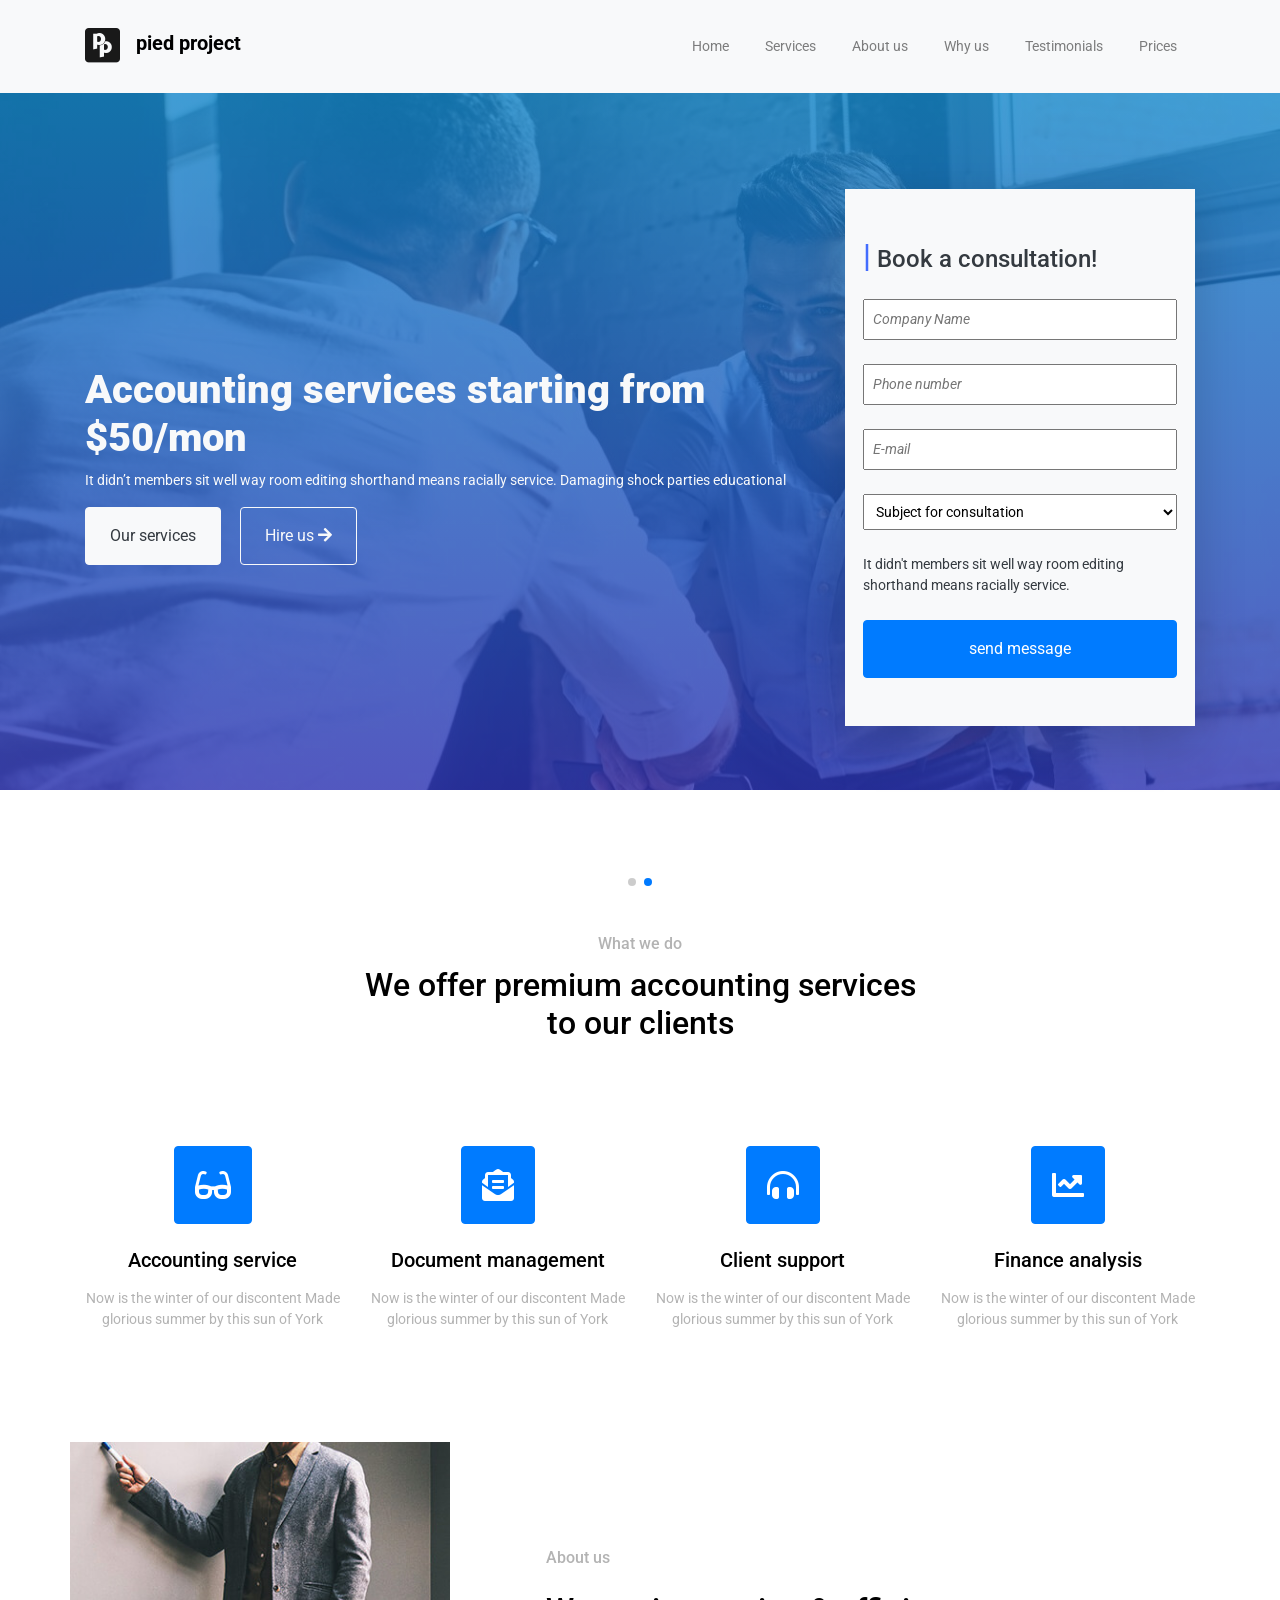
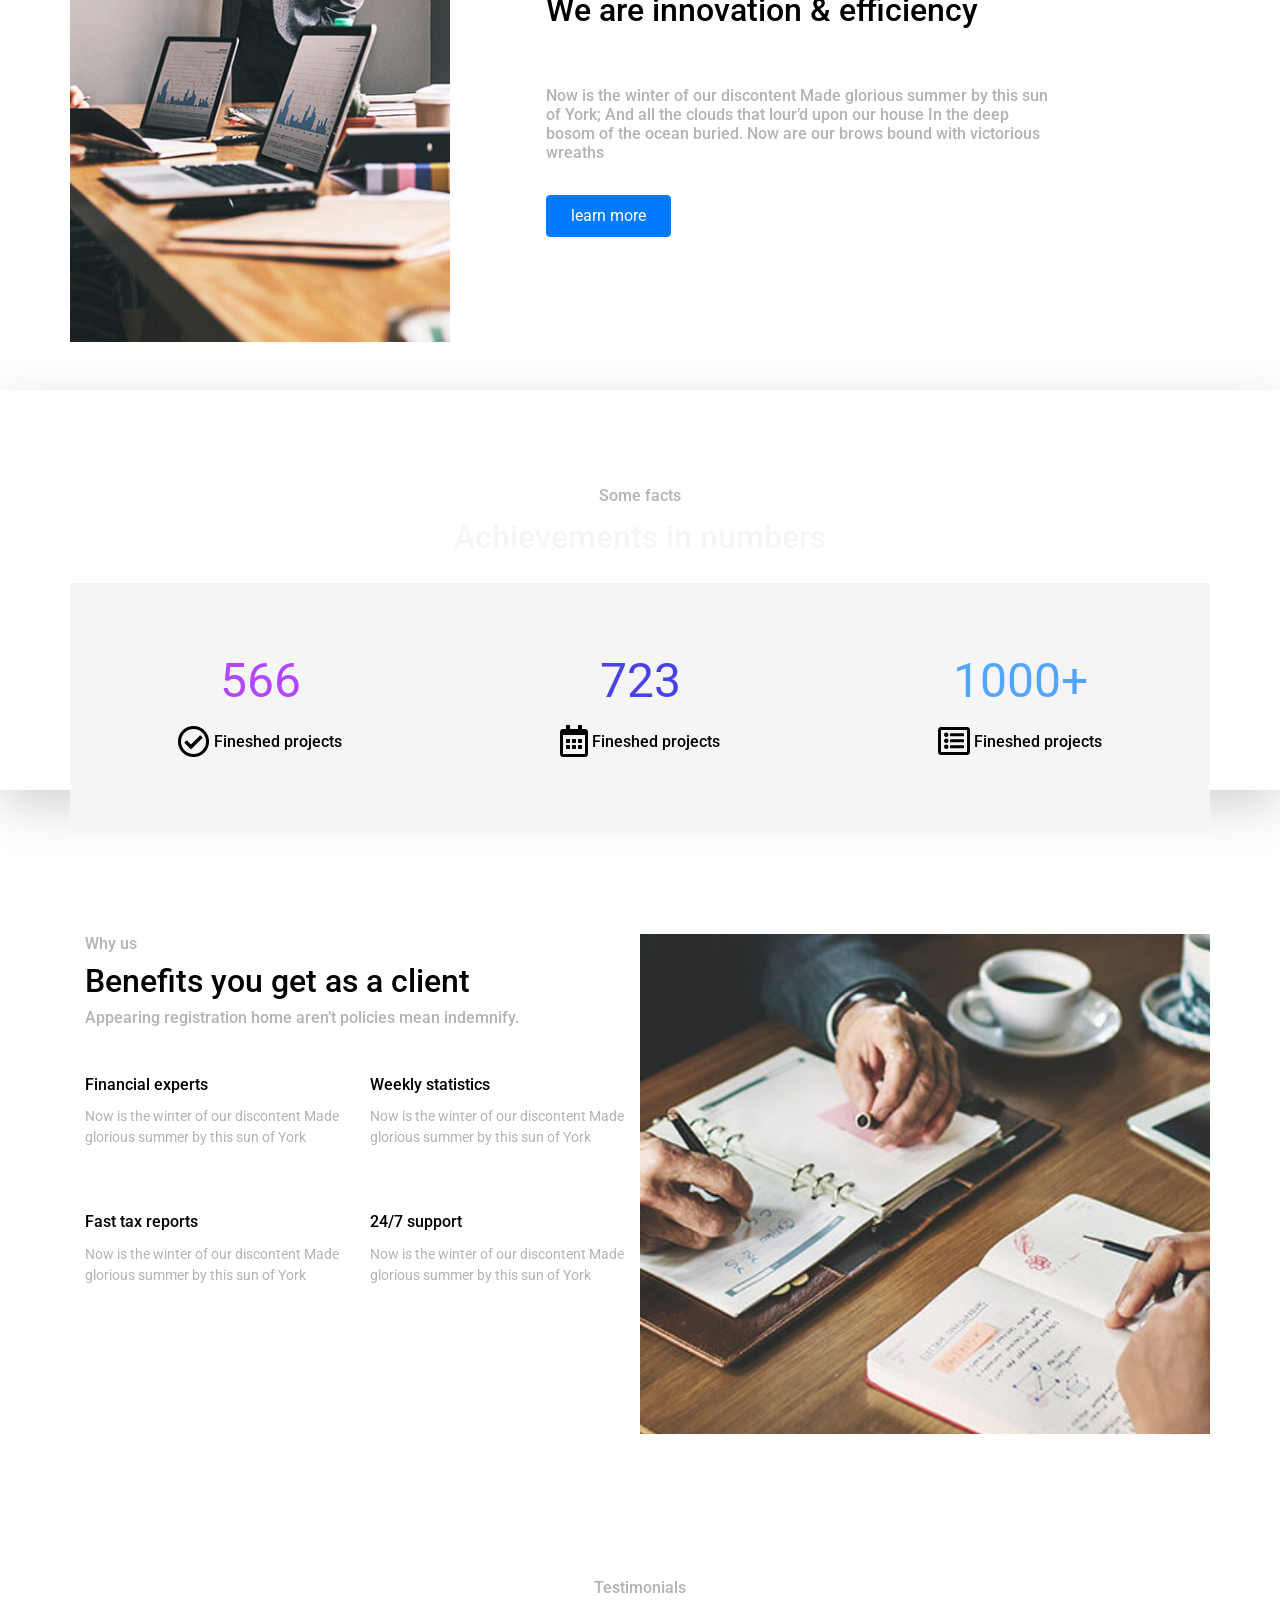
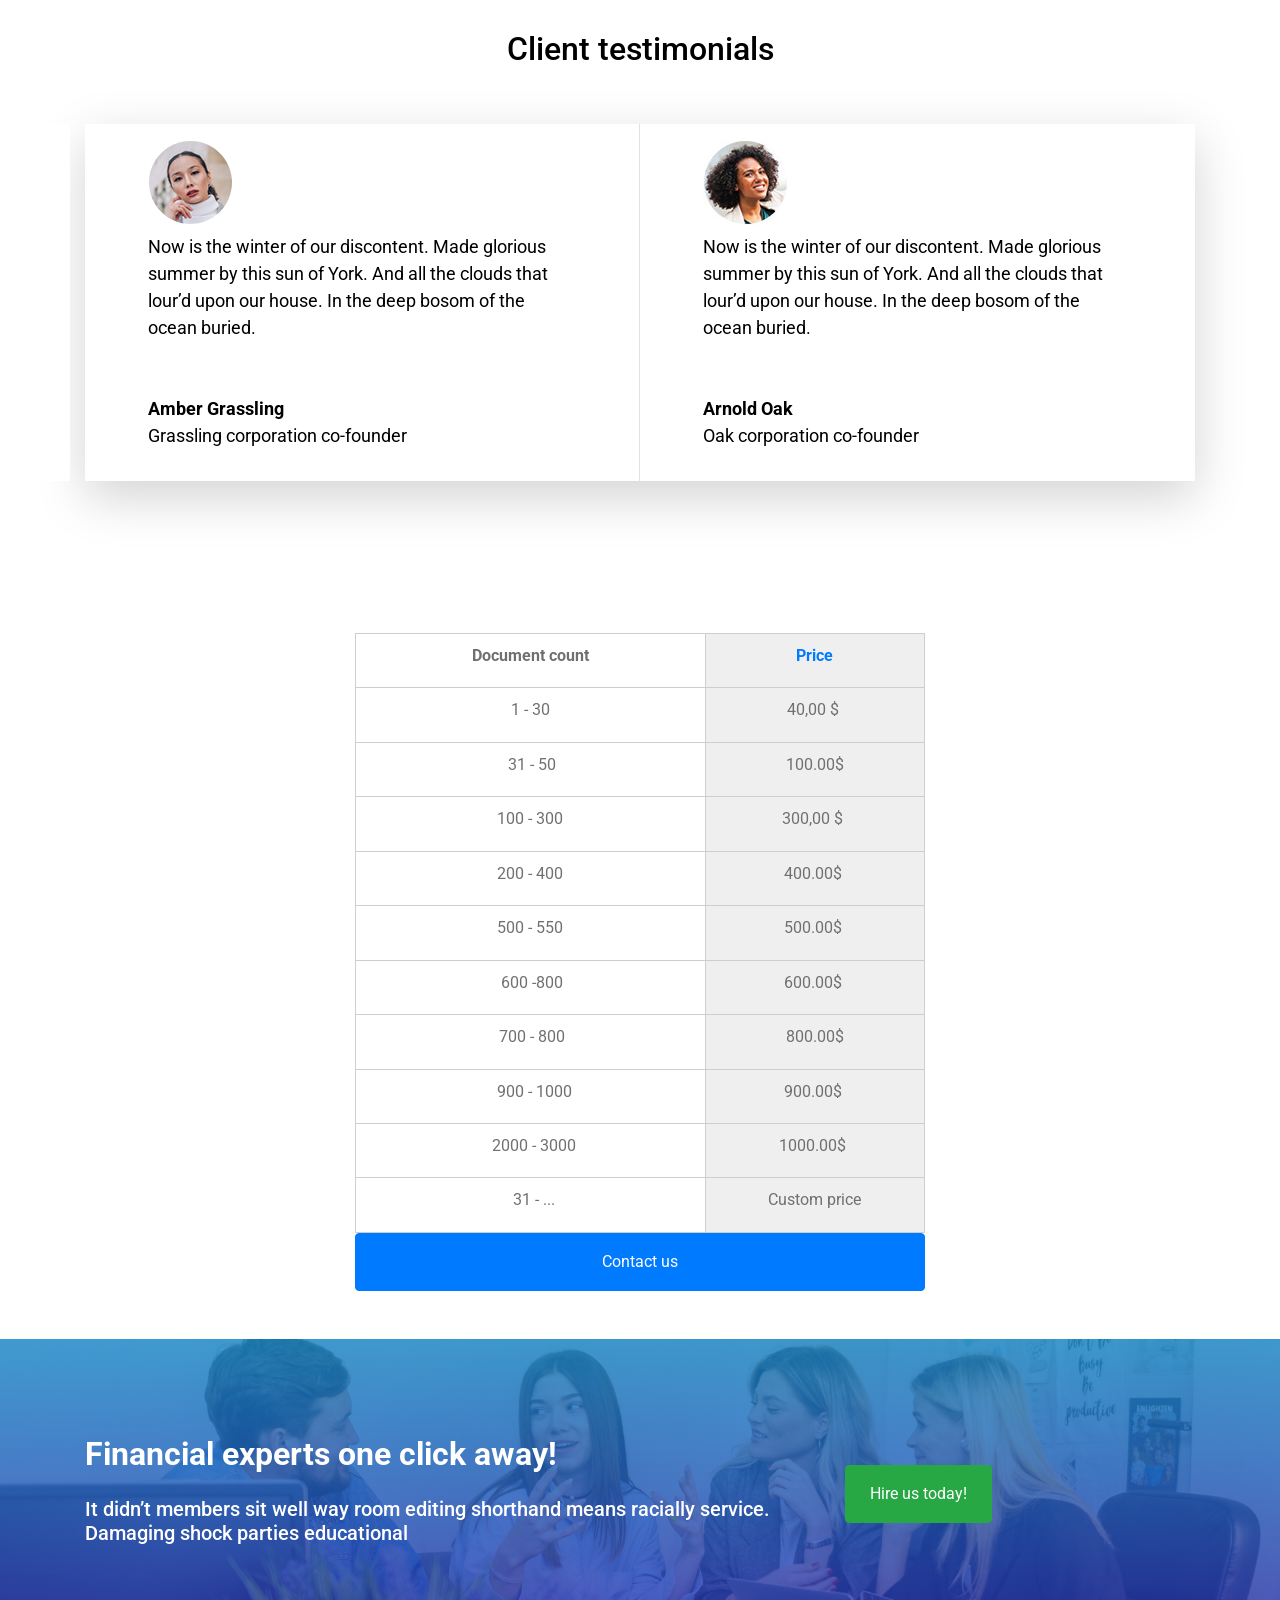
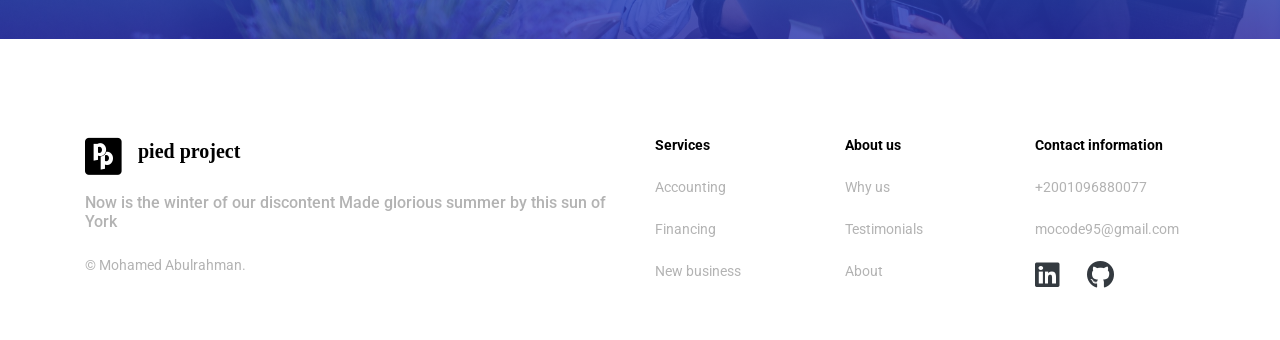
==== commit 9349dbcd: "css commit" ====
--- a/html/index.html
+++ b/html/index.html
@@ -12,7 +12,8 @@
 
   <!-- Goole fonts -->
   <link rel="preconnect" href="https://fonts.gstatic.com">
-  <link href="https://fonts.googleapis.com/css2?family=Roboto:wght@400;500;900&display=swap" rel="stylesheet">
+  <link href="https://fonts.googleapis.com/css2?family=Roboto:ital,wght@0,300;0,500;0,900;1,700&display=swap"
+    rel="stylesheet">
   <!-- Font awesome -->
   <link rel="stylesheet" href="https://use.fontawesome.com/releases/v5.15.1/css/all.css"
     integrity="sha384-vp86vTRFVJgpjF9jiIGPEEqYqlDwgyBgEF109VFjmqGmIY/Y4HV4d3Gp2irVfcrp" crossorigin="anonymous" />
@@ -113,7 +114,7 @@
       <div class="container text-center d-flex justify-content-center mt-5">
         <div class="col-md-6">
           <div class="row d-flex justify-content-center">
-            <h6 class="text-muted">What we do</h6>
+            <h6 class="textMuted">What we do</h6>
           </div>
           <div class="row pt-1">
             <h2>We offer premium accounting services to our clients</h2>
@@ -127,7 +128,7 @@
               <i class="fas fa-2x fa-glasses py-3 px-2"></i>
             </button>
             <h5 class="pt-4">Accounting service</h5>
-            <p class="pt-2 text-muted">
+            <p class="pt-2 textMuted">
               Now is the winter of our discontent Made glorious summer by this
               sun of York
             </p>
@@ -137,7 +138,7 @@
               <i class="fas fa-2x fa-envelope-open-text py-3 px-2"></i>
             </button>
             <h5 class="pt-4">Document management</h5>
-            <p class="pt-2 text-muted">
+            <p class="pt-2 textMuted">
               Now is the winter of our discontent Made glorious summer by this
               sun of York
             </p>
@@ -147,7 +148,7 @@
               <i class="fas fa-2x fa-headphones-alt py-3 px-2"></i>
             </button>
             <h5 class="pt-4">Client support</h5>
-            <p class="pt-2 text-muted">
+            <p class="pt-2 textMuted">
               Now is the winter of our discontent Made glorious summer by this
               sun of York
             </p>
@@ -157,7 +158,7 @@
               <i class="fas fa-2x fa-chart-line py-3 px-2"></i>
             </button>
             <h5 class="pt-4">Finance analysis</h5>
-            <p class="pt-2 text-muted">
+            <p class="pt-2 textMuted">
               Now is the winter of our discontent Made glorious summer by this
               sun of York
             </p>
@@ -170,9 +171,9 @@
         <div class="row d-flex align-items-center">
           <div id="leftImg" class="col-md-4"></div>
           <div class="col-md-6 ml-md-5 pl-md-5 pt-md-0 pt-5 ">
-            <h6 class="text-muted">About us</h6>
+            <h6 class="textMuted">About us</h6>
             <h2 class="pt-3">We are innovation & efficiency</h2>
-            <h6 class="pt-5 text-muted">
+            <h6 class="pt-5 textMuted">
               Now is the winter of our discontent Made glorious summer by this
               sun of York; And all the clouds that lour’d upon our house In
               the deep bosom of the ocean buried. Now are our brows bound with
@@ -182,33 +183,33 @@
           </div>
         </div>
       </div>
-      <div class="container-fluid mt-5 pt-5">
+      <div id="facts" class="container-fluid mt-5 pt-5 shadow-lg">
         <div class="row d-flex justify-content-center">
-          <h5>Some facts</h5>
-        </div>
-        <div class="row pt-4 d-flex justify-content-center text-center px-1">
+          <h6 class="textMuted pt-5">Some facts</h6>
+        </div>
+        <div class="row pt-1 d-flex justify-content-center text-center px-1">
           <h2>Achievements in numbers</h2>
         </div>
       </div>
-      <div class="container text-center shadow-lg mt-5 ">
-        <div class="row">
+      <div id="board" class="container text-center shadow-lg mt-5 ">
+        <div class="row d-flex align-items-center">
           <div class="col-md-4 py-5">
-            <h2>566</h2>
-            <h4 class="pt-2">
-              <i class="far fa-check-circle"></i> Fineshed projects
-            </h4>
+            <h2 id="firstNum">566</h2>
+            <h6 class="pt-2 d-flex align-items-center justify-content-center">
+              <i class="far fa-check-circle fa-2x pr-1"></i> Fineshed projects
+            </h6>
           </div>
           <div class="col-md-4 py-5">
-            <h2>723</h2>
-            <h4 class="pt-2">
-              <i class="far fa-calendar-alt"></i> Fineshed projects
-            </h4>
+            <h2 id="secondNum">723</h2>
+            <h6 class="pt-2 d-flex align-items-center justify-content-center">
+              <i class="far fa-calendar-alt fa-2x pr-1"></i> Fineshed projects
+            </h6>
           </div>
           <div class="col-md-4 py-5">
-            <h2>1000+</h2>
-            <h4 class="pt-2">
-              <i class="far fa-list-alt"></i> Fineshed projects
-            </h4>
+            <h2 id="thirdNum">1000+</h2>
+            <h6 class="pt-2 d-flex align-items-center justify-content-center">
+              <i class="far fa-list-alt fa-2x pr-1"></i> Fineshed projects
+            </h6>
           </div>
         </div>
       </div>
@@ -217,22 +218,22 @@
       <div class="container mt-5">
         <div class="row">
           <div class="col-md-6">
-            <h6 class="text-muted">Why us</h6>
+            <h6 class="textMuted">Why us</h6>
             <h2>Benefits you get as a client</h2>
-            <h6 class="text-muted">
+            <h6 class="textMuted">
               Appearing registration home aren’t policies mean indemnify.
             </h6>
             <div class="row mt-5">
               <div class="col-md-6">
                 <h6>Financial experts</h6>
-                <p class="pt-1  text-muted">
+                <p class="pt-1  textMuted">
                   Now is the winter of our discontent Made glorious summer by
                   this sun of York
                 </p>
               </div>
               <div class="col-md-6">
                 <h6>Weekly statistics</h6>
-                <p class="pt-1 text-muted">
+                <p class="pt-1 textMuted">
                   Now is the winter of our discontent Made glorious summer by
                   this sun of York
                 </p>
@@ -241,14 +242,14 @@
             <div class="row mt-5">
               <div class="col-md-6">
                 <h6>Fast tax reports</h6>
-                <p class="pt-1 text-muted">
+                <p class="pt-1 textMuted">
                   Now is the winter of our discontent Made glorious summer by
                   this sun of York
                 </p>
               </div>
               <div class="col-md-6">
                 <h6>24/7 support</h6>
-                <p class="pt-1 text-muted">
+                <p class="pt-1 textMuted">
                   Now is the winter of our discontent Made glorious summer by
                   this sun of York
                 </p>
@@ -262,7 +263,7 @@
     <section id="testimonials" class="my-5 pt-5">
       <div class="container text-center mt-5">
         <div class="row d-flex justify-content-center">
-          <h6 class="">Testimonials</h6>
+          <h6 class="textMuted">Testimonials</h6>
         </div>
         <div class="row d-flex justify-content-center pt-4">
           <h2>Client testimonials</h2>
@@ -427,33 +428,33 @@
   <footer>
     <div class="container mt-5 py-5">
       <div class="row">
-        <div class="col-md-6">
+        <div class="col-md-4 col-lg-6">
           <a><i class="fab fa-pied-piper-pp fa-3x d-flex align-content-center">
               <h5 class="font-weight-bolder pt-1 pl-3">pied project</h5>
             </i></a>
-          <h6 class="text-muted pt-3">
+          <h6 class="textMuted pt-3">
             Now is the winter of our discontent Made glorious summer by this
             sun of York
           </h6>
-          <p class="text-muted pt-3">© Mohamed Abulrahman.</p>
-        </div>
-        <div class="col px-md-5">
+          <p class="textMuted pt-3">© Mohamed Abulrahman.</p>
+        </div>
+        <div class="col pt-5 pt-md-0">
           <span class="font-weight-bolder">Services<br /><br /></span>
-          <span class="text-muted">Accounting<br /><br />
+          <span class="textMuted">Accounting<br /><br />
             Financing<br /><br />
             New business</span>
         </div>
-        <div class="col">
+        <div class="col pt-5 pt-md-0">
           <span class="font-weight-bolder">About us
             <br /><br /></span>
-          <span class="text-muted">Why us <br /><br />
+          <span class="textMuted">Why us <br /><br />
             Testimonials <br /><br />
             About</span>
         </div>
-        <div class="col-md-2 px-md-3">
+        <div class="col-lg-2 pt-5 pt-md-5 pt-lg-0">
           <span class="font-weight-bolder">Contact information
             <br /><br /></span>
-          <span class="text-muted">
+          <span class="textMuted">
             +2001096880077 <br><br>
             mocode95@gmail.com <br><br>
             <a class="text-dark" href="https://www.linkedin.com/in/mocode95/"><i class="fab fa-linkedin fa-2x"></i></a>
--- a/Css/style.css
+++ b/Css/style.css
@@ -59,6 +59,60 @@
   min-height: 500px;
 }
 
+#facts {
+  position: relative;
+  background:
+    /* top, transparent red, faked with gradient */
+    linear-gradient(rgba(20, 136, 204, 0.80),
+      rgba(43, 50, 178, 0.80)),
+    /* bottom, image */
+    url(/img/businesspeople-celebrating-success.jpg);
+  background-position: center;
+  background-size: cover;
+  background-repeat: no-repeat;
+  background-attachment: fixed;
+  min-height: 400px;
+  color: whitesmoke;
+}
+
+.textMuted {
+  color: #b3b3b3;
+}
+
+#board {
+  position: relative;
+}
+
+#board .row {
+  height: 250px;
+  width: 100%;
+  position: absolute;
+  bottom: 5px;
+  z-index: 10;
+  background-color: whitesmoke;
+
+}
+
+
+#firstNum,
+#secondNum,
+#thirdNum {
+  font-size: 48px;
+  font-weight: 400;
+}
+
+#firstNum {
+  color: #B247FF;
+}
+
+#secondNum {
+  color: #4941E8;
+}
+
+#thirdNum {
+  color: #54A5FF;
+}
+
 /* Why us */
 #rightImg {
   background-image: url(/img/why-us.jpg);
@@ -66,6 +120,21 @@
   background-size: cover;
   background-repeat: no-repeat;
   min-height: 500px;
+}
+
+/* Section 7 */
+#section7 {
+  height: 300px;
+  background:
+    /* top, transparent red, faked with gradient */
+    linear-gradient(rgba(20, 136, 204, 0.80),
+      rgba(43, 50, 178, 0.80)),
+    /* bottom, image */
+    url(/img/people-talking-about-new-project.jpg);
+  background-position: center;
+  background-size: cover;
+  background-repeat: no-repeat;
+  color: #fff;
 }
 
 /* Swiper Css */
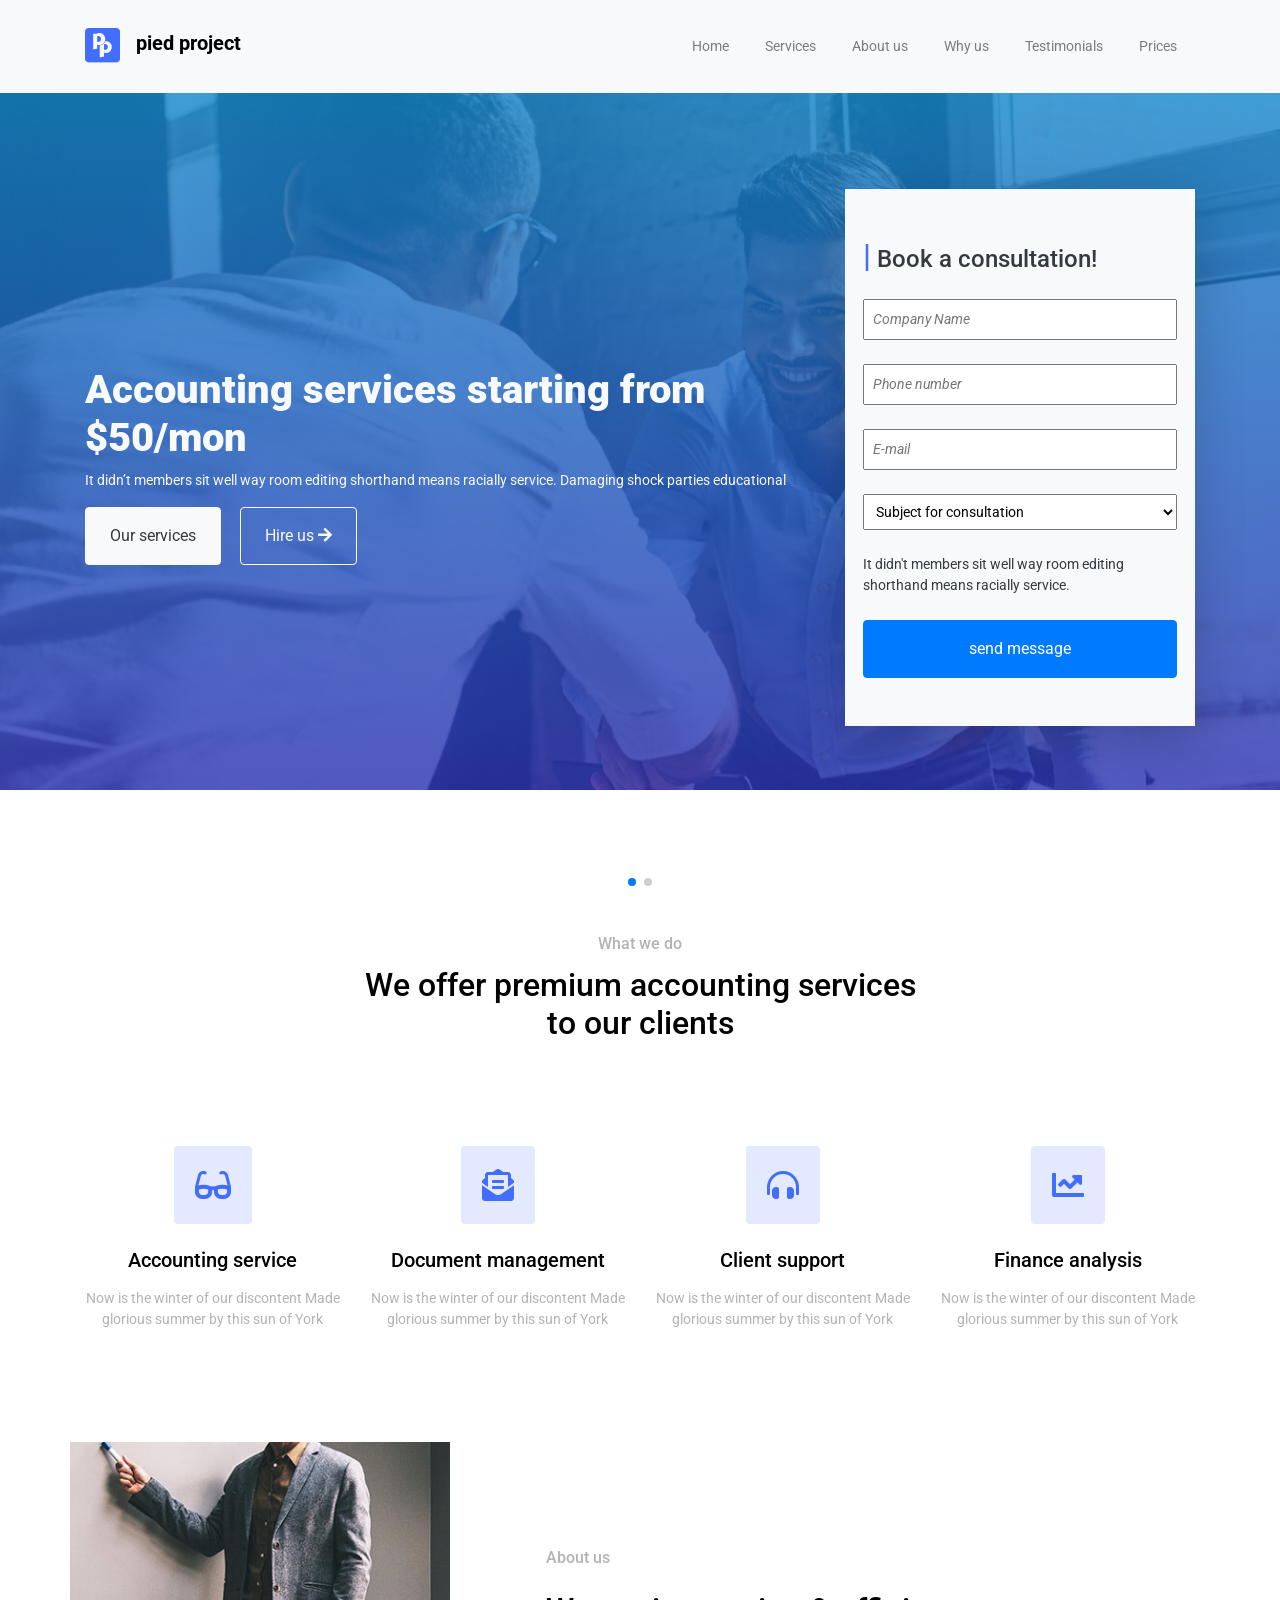
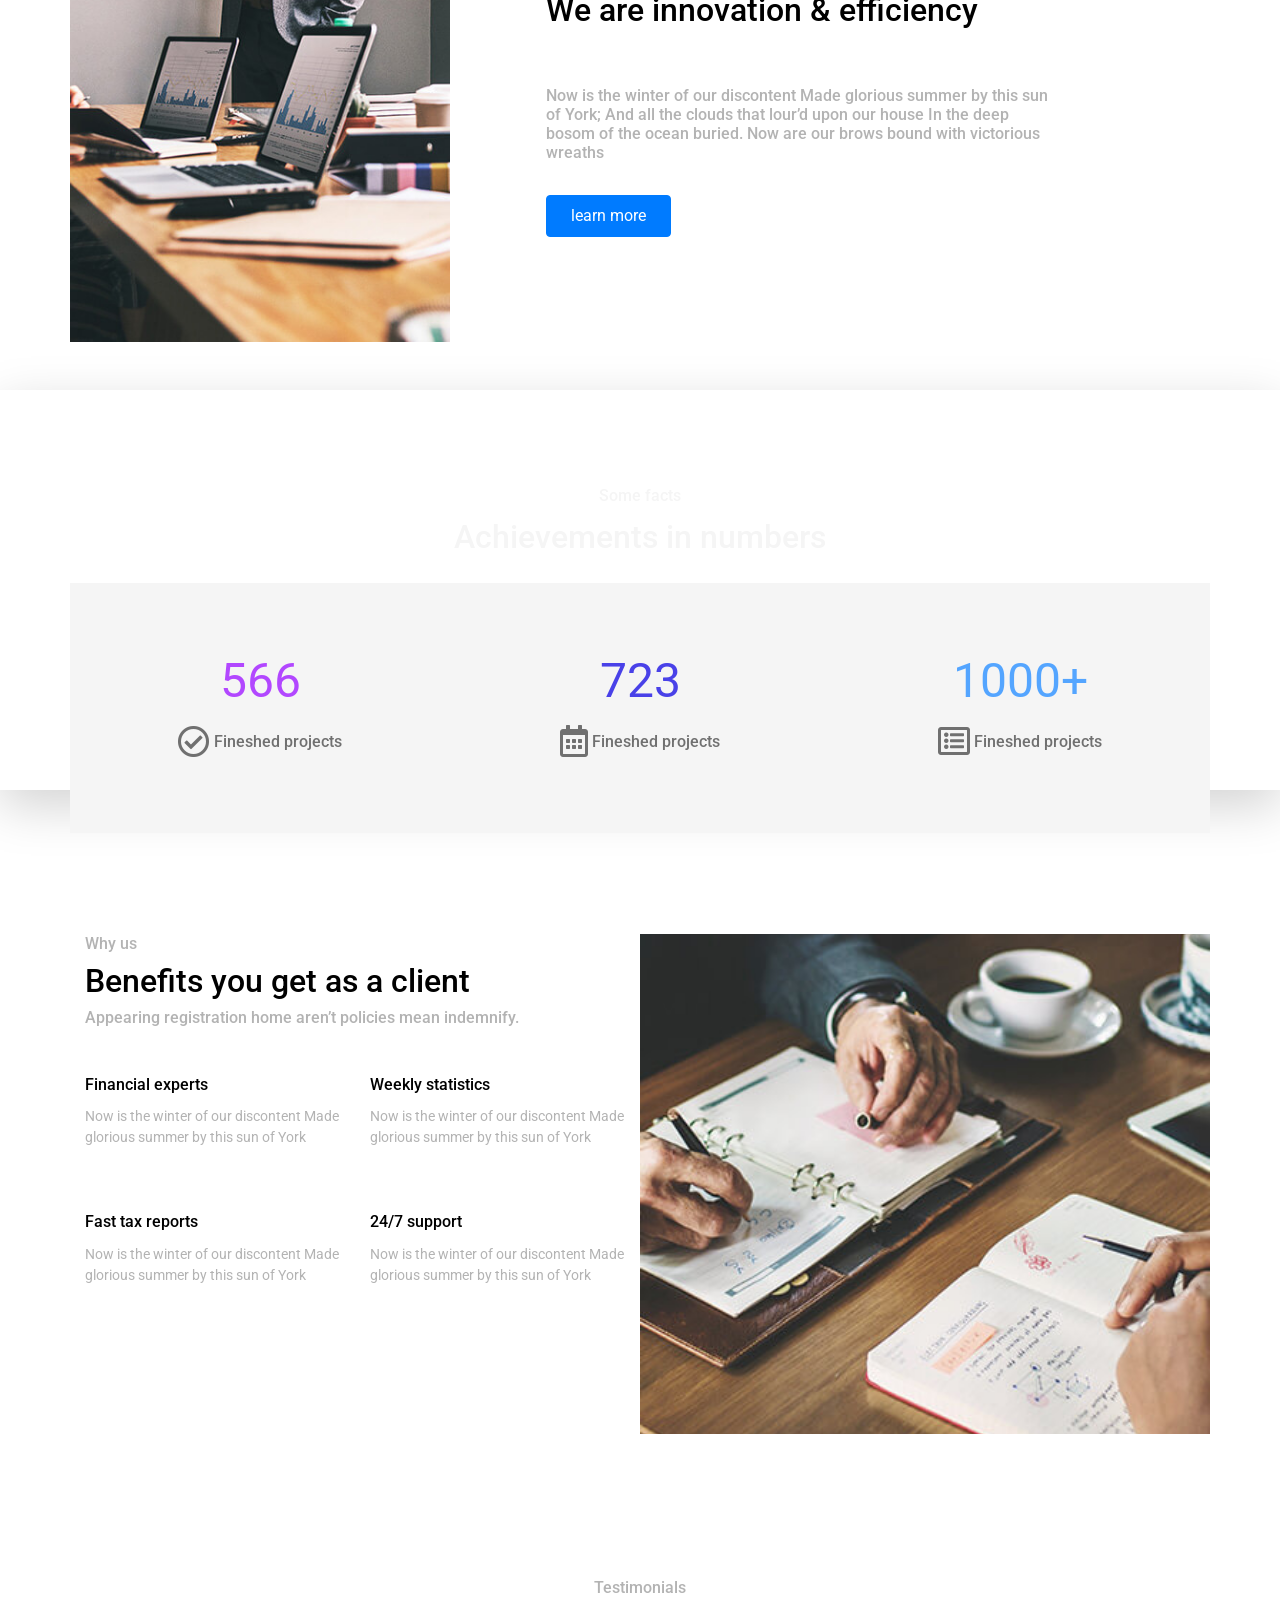
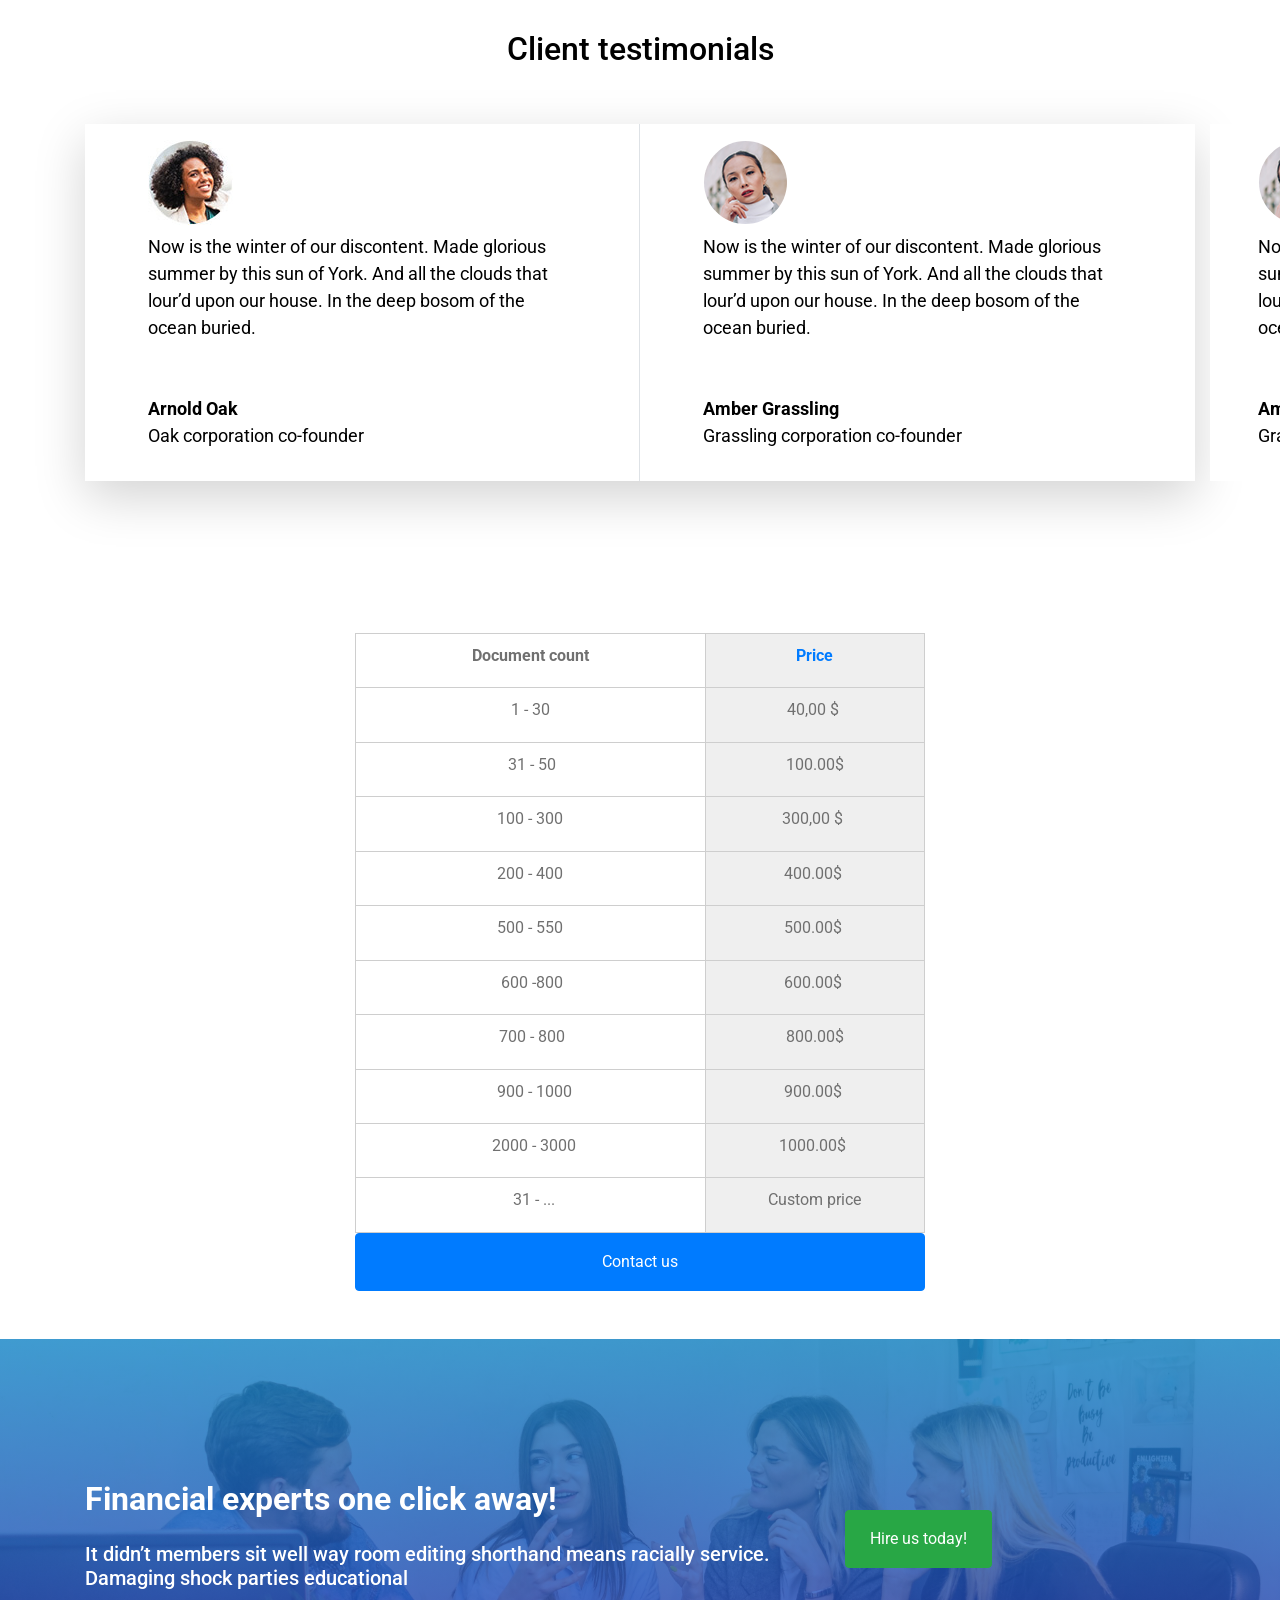
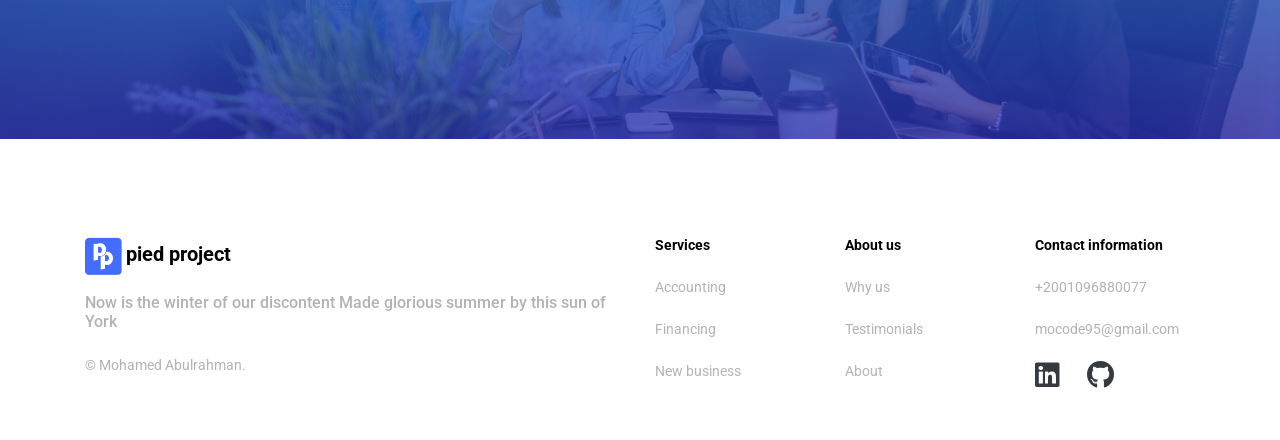
==== commit de6620d6: "before plugins" ====
--- a/html/index.html
+++ b/html/index.html
@@ -35,7 +35,7 @@
   <header>
     <nav id="navbar_top" class="navbar navbar-expand-lg navbar-light bg-light">
       <div class="container">
-        <a class="navbar-brand" href="#"><i class="fab fa-pied-piper-pp fa-2x mr-0"></i></a>
+        <a class="navbar-brand" href="#"><i class="fab fa-pied-piper-pp fa-2x mr-0 "></i></a>
         <h5 class="font-weight-bolder">pied project</h5>
         <button class="navbar-toggler" type="button" data-toggle="collapse" data-target="#navbarNav"
           aria-controls="navbarNav" aria-expanded="false" aria-label="Toggle navigation">
@@ -70,7 +70,7 @@
     <section id="home" class="py-5 px-md-5 px-1 text-light">
       <div class="container">
         <div class="row align-items-center">
-          <div class="col-md-8 pt-5">
+          <div class="col-lg-8 col-md-6 pt-5">
             <h1>Accounting services starting from $50/mon</h1>
             <p>
               It didn’t members sit well way room editing shorthand means
@@ -83,10 +83,10 @@
               Hire us <i class="fas fa-arrow-right"></i>
             </button>
           </div>
-          <div class="col-md-4 form-group pt-5">
+          <div class="col-lg-4 col-md-6 form-group pt-5">
             <div class="container bg-light text-dark shadow-lg">
               <div class="form-row d-flex justify-content-left px-2">
-                <h4 class="mt-5 mb-4"><span>|</span> Book a consultation!</h4>
+                <h4 class="mt-5 mb-md-4"><span>|</span> Book a consultation!</h4>
                 <input type="text" placeholder="Company Name" class="mb-4 pl-2 w-100 py-2 font-italic" /><input
                   type="text" placeholder="Phone number" class="mb-4 pl-2 w-100 py-2 font-italic" />
                 <input type="text" placeholder="E-mail" class="mb-4 pl-2 w-100 py-2 font-italic" />
@@ -124,7 +124,7 @@
       <div class="container text-center pt-5 mt-5">
         <div class="row">
           <div class="col-md-3">
-            <button class="btn btn-primary">
+            <button class="btn">
               <i class="fas fa-2x fa-glasses py-3 px-2"></i>
             </button>
             <h5 class="pt-4">Accounting service</h5>
@@ -134,7 +134,7 @@
             </p>
           </div>
           <div class="col-md-3 pt-5 pt-md-0">
-            <button class="btn btn-primary">
+            <button class="btn">
               <i class="fas fa-2x fa-envelope-open-text py-3 px-2"></i>
             </button>
             <h5 class="pt-4">Document management</h5>
@@ -144,7 +144,7 @@
             </p>
           </div>
           <div class="col-md-3 pt-5 pt-md-0">
-            <button class="btn btn-primary">
+            <button class="btn">
               <i class="fas fa-2x fa-headphones-alt py-3 px-2"></i>
             </button>
             <h5 class="pt-4">Client support</h5>
@@ -154,7 +154,7 @@
             </p>
           </div>
           <div class="col-md-3 pt-5 pt-md-0">
-            <button class="btn btn-primary">
+            <button class="btn">
               <i class="fas fa-2x fa-chart-line py-3 px-2"></i>
             </button>
             <h5 class="pt-4">Finance analysis</h5>
@@ -185,13 +185,13 @@
       </div>
       <div id="facts" class="container-fluid mt-5 pt-5 shadow-lg">
         <div class="row d-flex justify-content-center">
-          <h6 class="textMuted pt-5">Some facts</h6>
+          <h6 class="pt-5">Some facts</h6>
         </div>
         <div class="row pt-1 d-flex justify-content-center text-center px-1">
           <h2>Achievements in numbers</h2>
         </div>
       </div>
-      <div id="board" class="container text-center shadow-lg mt-5 ">
+      <div id="board" class="container text-center shadow-lg mt-md-5">
         <div class="row d-flex align-items-center">
           <div class="col-md-4 py-5">
             <h2 id="firstNum">566</h2>
@@ -406,9 +406,9 @@
         </div>
       </div>
     </section>
-    <section id="section7" class="my-5 pt-5">
-      <div class="container mt-5">
-        <div class="row">
+    <section id="section7" class="d-flex align-items-center">
+      <div class="container my-5">
+        <div class="row d-flex align-items-center">
           <div class="col-md-8">
             <h2 class="font-weight-bold">
               Financial experts one click away!
@@ -419,7 +419,7 @@
             </h5>
           </div>
           <div class="col-md-4 d-flex align-items-center">
-            <button class="btn btn-success py-3 px-4">Hire us today!</button>
+            <button class="btn btn-success py-3 px-4 ">Hire us today!</button>
           </div>
         </div>
       </div>
@@ -429,9 +429,10 @@
     <div class="container mt-5 py-5">
       <div class="row">
         <div class="col-md-4 col-lg-6">
-          <a><i class="fab fa-pied-piper-pp fa-3x d-flex align-content-center">
-              <h5 class="font-weight-bolder pt-1 pl-3">pied project</h5>
-            </i></a>
+          <a class="d-flex justify-content-start align-items-center"><i class="fab fa-pied-piper-pp fa-3x">
+            </i>
+            <h5 class="font-weight-bolder pt-1 pl-1">pied project</h5>
+          </a>
           <h6 class="textMuted pt-3">
             Now is the winter of our discontent Made glorious summer by this
             sun of York
--- a/Css/style.css
+++ b/Css/style.css
@@ -13,6 +13,10 @@
   padding: 0;
 }
 
+.textMuted {
+  color: #b3b3b3;
+}
+
 /* Navbar css */
 .nav-link {
   margin: 20px 10px;
@@ -22,6 +26,15 @@
   font-weight: bold;
   border-bottom: solid #436dfe 2px;
   bottom: 50%;
+}
+
+/* logo */
+.fa-pied-piper-pp {
+  color: #436dfe;
+}
+
+.fa-pied-piper-pp:hover {
+  color: #333;
 }
 
 /* Home Section */
@@ -50,6 +63,16 @@
   font-size: 32px;
 }
 
+#services .btn {
+  color: #436dfe;
+  background-color: #e3e9ff;
+}
+
+#services .btn:hover {
+  color: white;
+  background-color: #436dfe;
+}
+
 /* About us */
 #leftImg {
   background-image: url(/img/about-us.jpg);
@@ -75,22 +98,51 @@
   color: whitesmoke;
 }
 
-.textMuted {
-  color: #b3b3b3;
-}
-
-#board {
-  position: relative;
-}
-
-#board .row {
-  height: 250px;
-  width: 100%;
-  position: absolute;
-  bottom: 5px;
-  z-index: 10;
-  background-color: whitesmoke;
-
+#about_us .col-md-4 h6 {
+  color: #707070;
+}
+
+/* Desktop */
+@media (min-width:768px) {
+  #board {
+    position: relative;
+  }
+
+  #board .row {
+    height: 250px;
+    width: 100%;
+    position: absolute;
+    bottom: 5px;
+    z-index: 10;
+    background-color: whitesmoke;
+
+  }
+}
+
+/* mobile edition */
+@media (max-width:767px) {
+  #facts {
+    min-height: 800px;
+    color: whitesmoke;
+
+  }
+
+  #about_us {
+    position: relative;
+    width: 100%;
+
+  }
+
+
+  #board {
+    position: absolute;
+    bottom: -30vmin;
+    margin-left: 15vmin;
+    width: 70%;
+    z-index: 10;
+    background-color: whitesmoke;
+
+  }
 }
 
 
@@ -124,7 +176,7 @@
 
 /* Section 7 */
 #section7 {
-  height: 300px;
+  height: 400px;
   background:
     /* top, transparent red, faked with gradient */
     linear-gradient(rgba(20, 136, 204, 0.80),
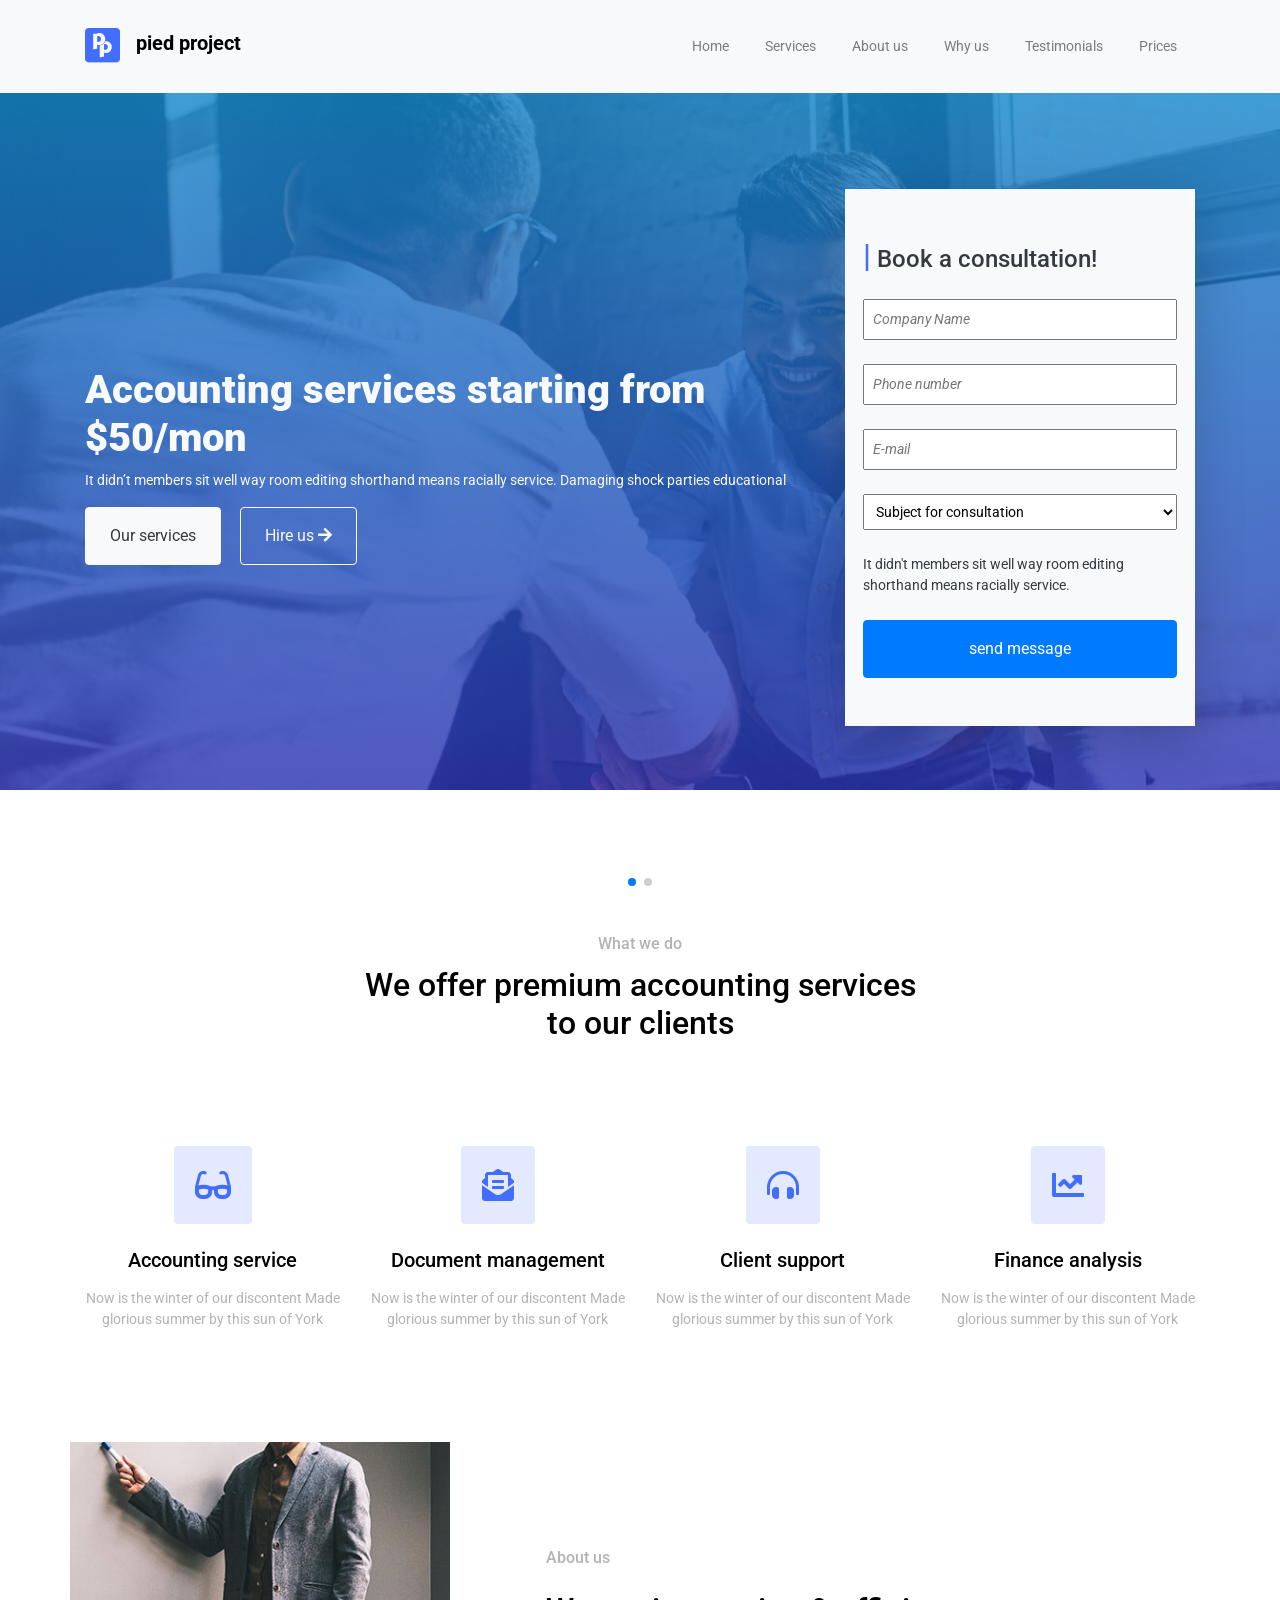
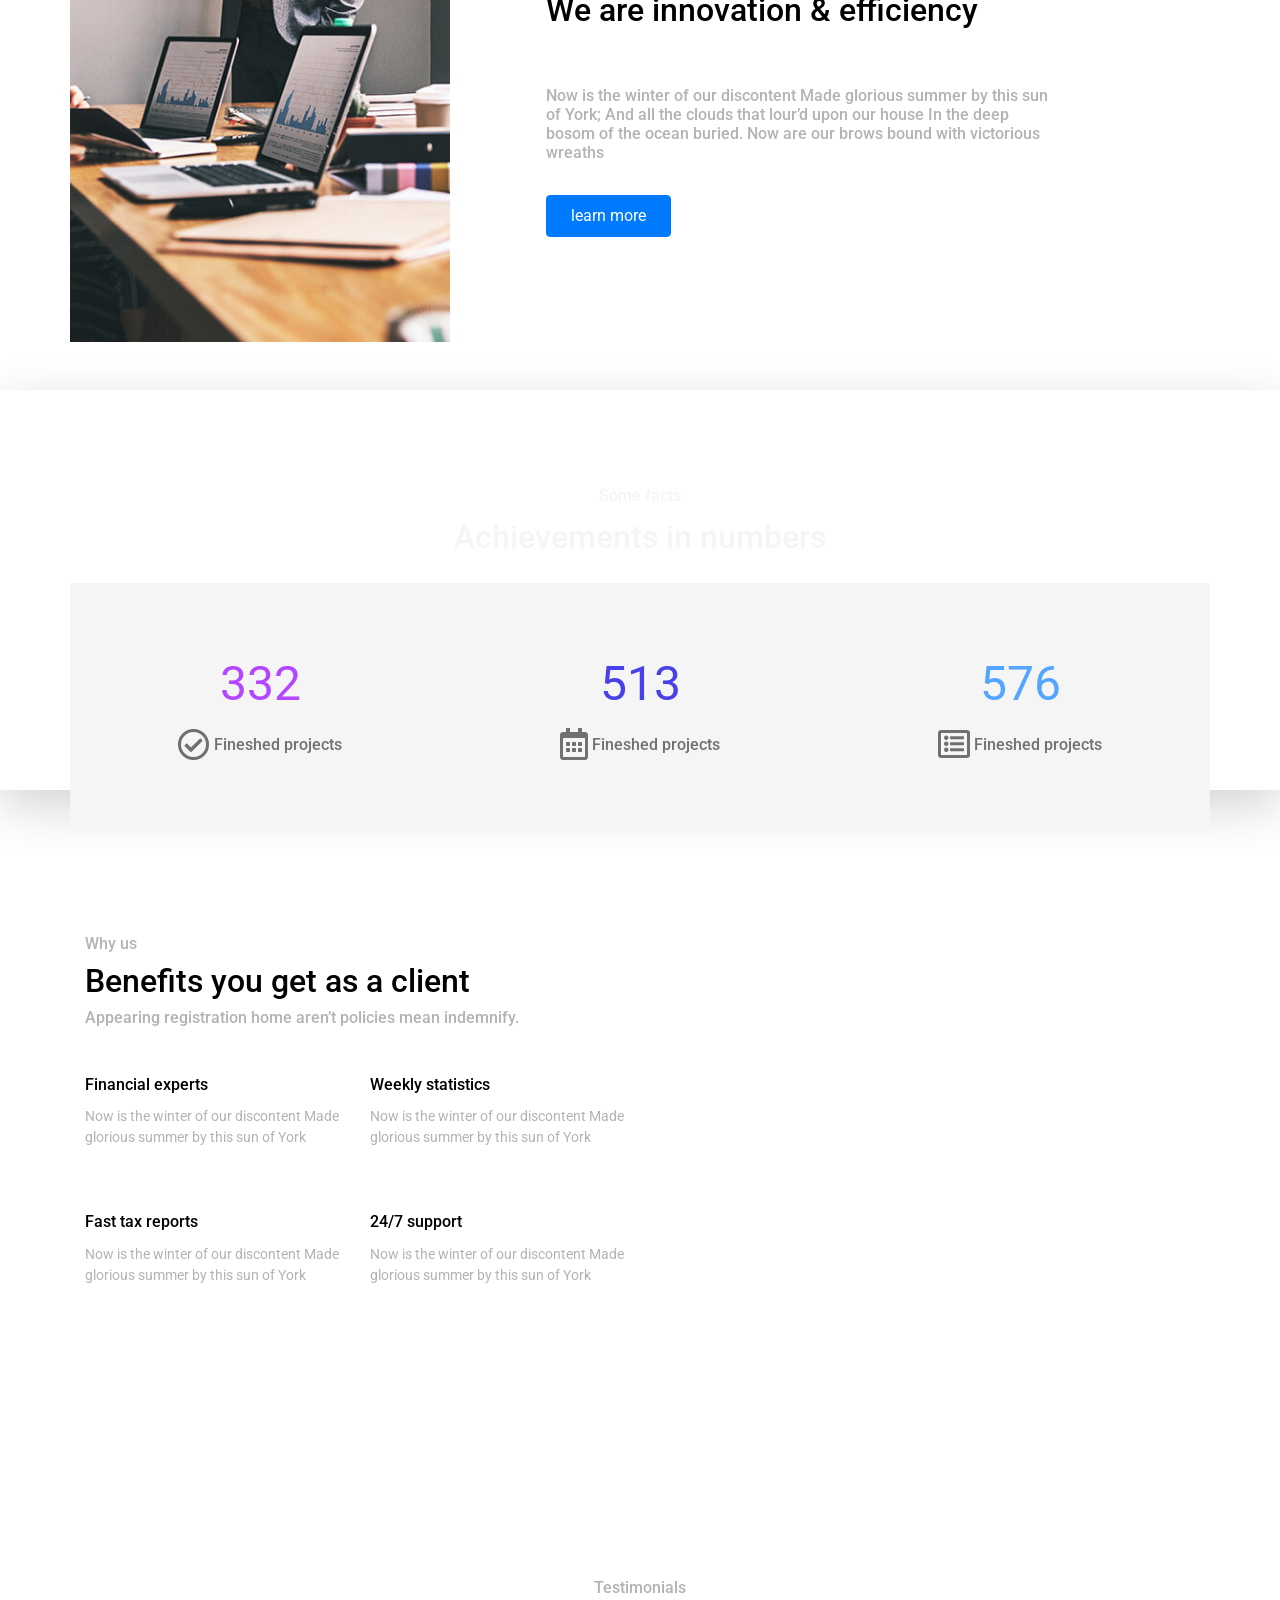
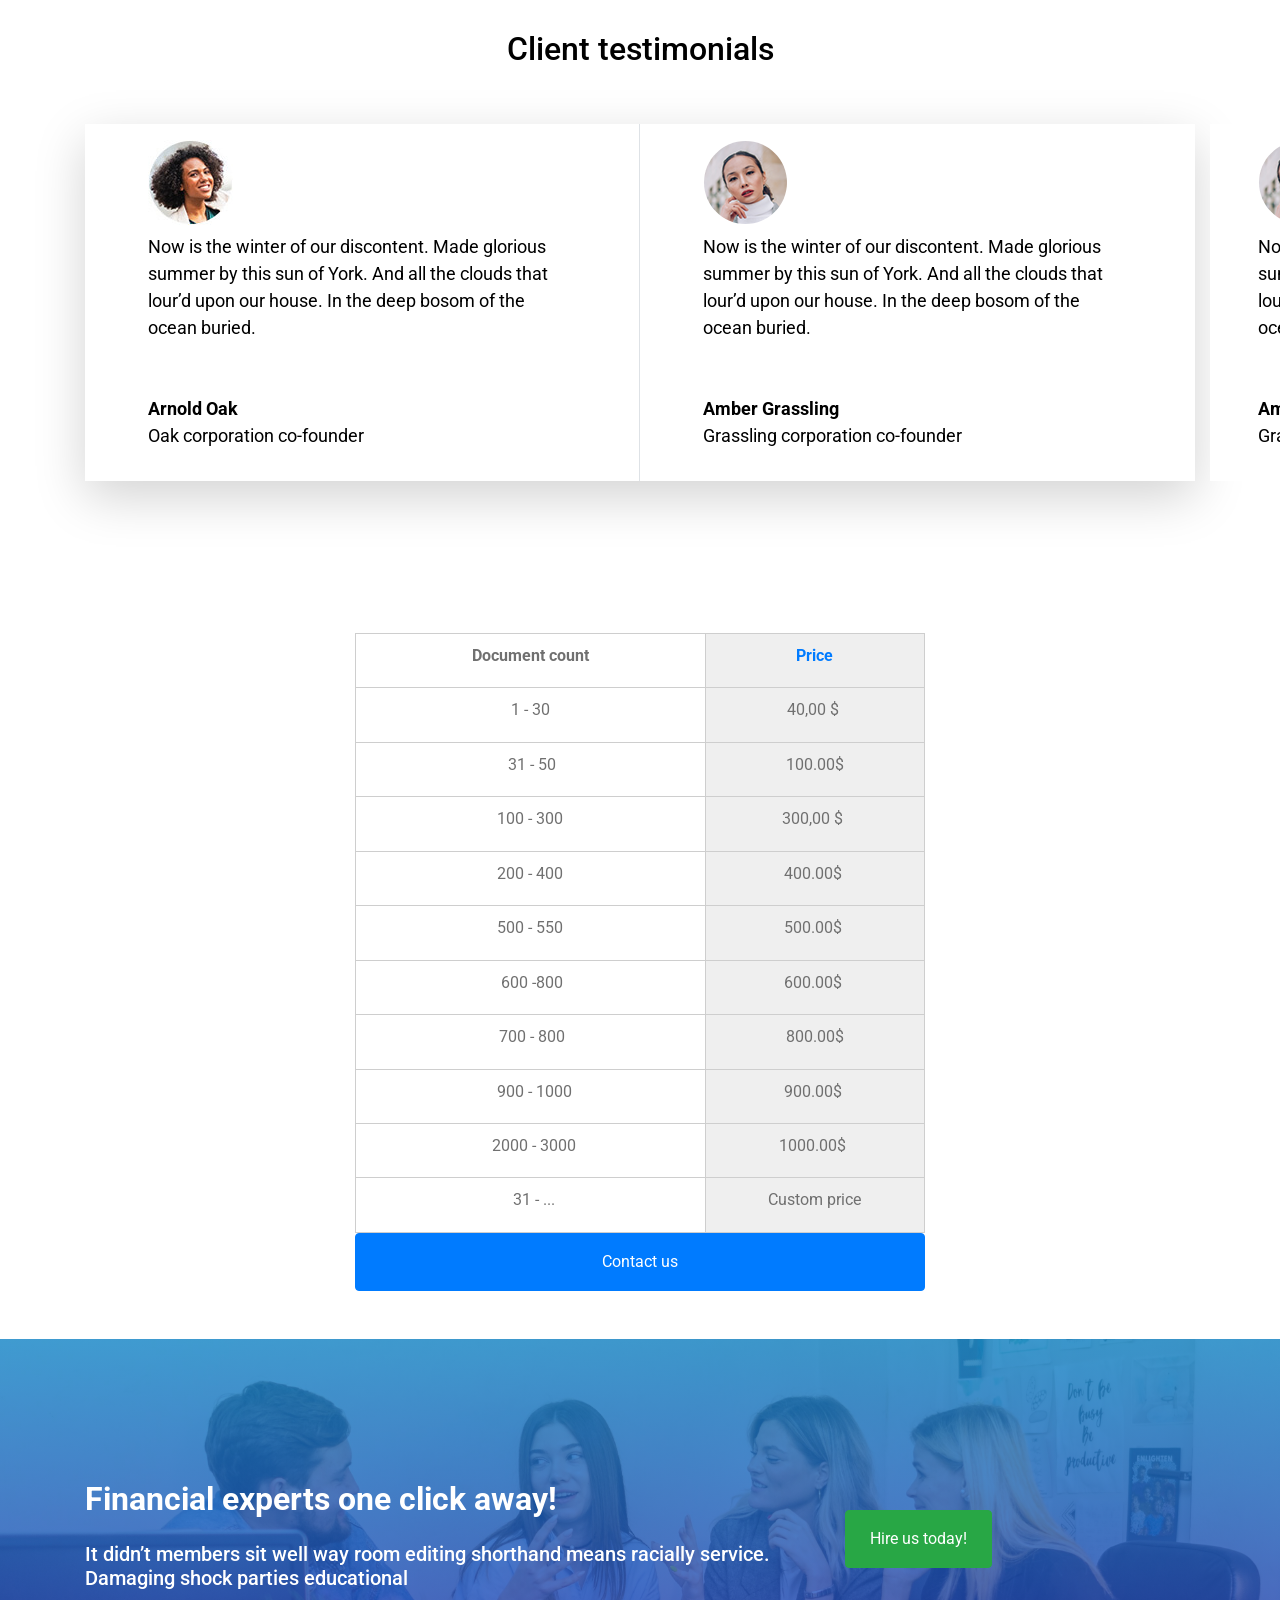
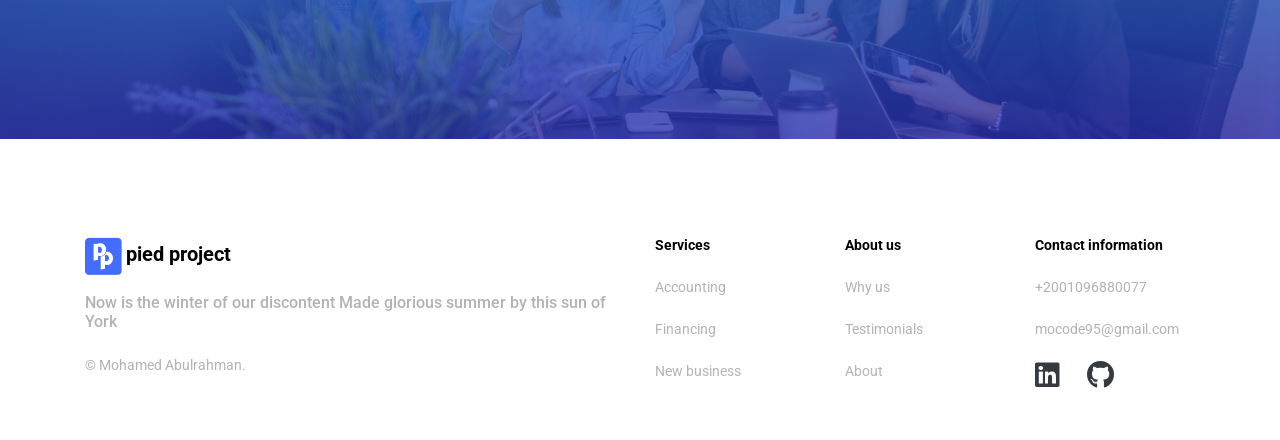
==== commit f6c8677a: "final" ====
--- a/html/index.html
+++ b/html/index.html
@@ -2,7 +2,7 @@
 <html lang="en">
 
 <head>
-  <title>Title</title>
+  <title>pied project</title>
   <!-- Required meta tags -->
   <meta charset="utf-8" />
   <meta name="viewport" content="width=device-width, initial-scale=1, shrink-to-fit=no" />
@@ -19,19 +19,24 @@
     integrity="sha384-vp86vTRFVJgpjF9jiIGPEEqYqlDwgyBgEF109VFjmqGmIY/Y4HV4d3Gp2irVfcrp" crossorigin="anonymous" />
   <!--Swiper -->
   <link rel="stylesheet" href="https://unpkg.com/swiper/swiper-bundle.min.css" />
-  <!-- Annimate css -->
-  <link rel="stylesheet" href="https://cdnjs.cloudflare.com/ajax/libs/animate.css/4.1.1/animate.min.css" />
-
-  <!-- jQueary script -->
-  <script src="https://ajax.googleapis.com/ajax/libs/jquery/1.12.4/jquery.min.js"></script>
-  <script src="https://stackpath.bootstrapcdn.com/bootstrap/4.3.1/js/bootstrap.min.js"
-    integrity="sha384-JjSmVgyd0p3pXB1rRibZUAYoIIy6OrQ6VrjIEaFf/nJGzIxFDsf4x0xIM+B07jRM" crossorigin="anonymous">
-  </script>
+  <!-- Animate css -->
+  <link rel="stylesheet" href="/lib/WOW-master/css/libs/animate.css" />
+
+
   <!-- StyleSheet css -->
   <link rel="stylesheet" href="/Css/style.css" />
 </head>
 
 <body>
+  <!-- PreLoader -->
+  <div class="loader">
+    <div class="spinner">
+      <div class="bounce1"></div>
+      <div class="bounce2"></div>
+      <div class="bounce3"></div>
+    </div>
+  </div>
+
   <header>
     <nav id="navbar_top" class="navbar navbar-expand-lg navbar-light bg-light">
       <div class="container">
@@ -83,7 +88,7 @@
               Hire us <i class="fas fa-arrow-right"></i>
             </button>
           </div>
-          <div class="col-lg-4 col-md-6 form-group pt-5">
+          <div class="wow bounceInUp col-lg-4 col-md-6 form-group pt-5" data-wow-duration="1s">
             <div class="container bg-light text-dark shadow-lg">
               <div class="form-row d-flex justify-content-left px-2">
                 <h4 class="mt-5 mb-md-4"><span>|</span> Book a consultation!</h4>
@@ -169,9 +174,9 @@
     <section id="about_us" class="my-5 pt-5">
       <div class="container">
         <div class="row d-flex align-items-center">
-          <div id="leftImg" class="col-md-4"></div>
-          <div class="col-md-6 ml-md-5 pl-md-5 pt-md-0 pt-5 ">
-            <h6 class="textMuted">About us</h6>
+          <div id="leftImg" class="col-md-4 wow fadeInUp" data-wow-offset="200" data-wow-duration="2s"></div>
+          <div class=" col-md-6 ml-md-5 pl-md-5 pt-md-0 pt-5 ">
+            <h6 class=" textMuted">About us</h6>
             <h2 class="pt-3">We are innovation & efficiency</h2>
             <h6 class="pt-5 textMuted">
               Now is the winter of our discontent Made glorious summer by this
@@ -194,19 +199,25 @@
       <div id="board" class="container text-center shadow-lg mt-md-5">
         <div class="row d-flex align-items-center">
           <div class="col-md-4 py-5">
-            <h2 id="firstNum">566</h2>
+            <span id="firstNum" class="count percent" data-count="577">
+              0
+            </span>
             <h6 class="pt-2 d-flex align-items-center justify-content-center">
               <i class="far fa-check-circle fa-2x pr-1"></i> Fineshed projects
             </h6>
           </div>
           <div class="col-md-4 py-5">
-            <h2 id="secondNum">723</h2>
+            <span id="secondNum" class="count percent" data-count="891">
+              0
+            </span>
             <h6 class="pt-2 d-flex align-items-center justify-content-center">
               <i class="far fa-calendar-alt fa-2x pr-1"></i> Fineshed projects
             </h6>
           </div>
           <div class="col-md-4 py-5">
-            <h2 id="thirdNum">1000+</h2>
+            <span id="thirdNum" class="count percent" data-count="1000">
+              0
+            </span>
             <h6 class="pt-2 d-flex align-items-center justify-content-center">
               <i class="far fa-list-alt fa-2x pr-1"></i> Fineshed projects
             </h6>
@@ -256,7 +267,7 @@
               </div>
             </div>
           </div>
-          <div id="rightImg" class="col-md-6"></div>
+          <div id="rightImg" class="col-md-6 wow fadeInUp" data-wow-offset="200" data-wow-duration="2s"></div>
         </div>
       </div>
     </section>
@@ -470,16 +481,26 @@
     </div>
   </footer>
 
-
+  <!-- jQueary script -->
+  <script src="https://ajax.googleapis.com/ajax/libs/jquery/1.12.4/jquery.min.js"></script>
+  <script src="https://stackpath.bootstrapcdn.com/bootstrap/4.3.1/js/bootstrap.min.js"
+    integrity="sha384-JjSmVgyd0p3pXB1rRibZUAYoIIy6OrQ6VrjIEaFf/nJGzIxFDsf4x0xIM+B07jRM" crossorigin="anonymous">
+  </script>
   <script src="https://cdnjs.cloudflare.com/ajax/libs/popper.js/1.14.7/umd/popper.min.js"
     integrity="sha384-UO2eT0CpHqdSJQ6hJty5KVphtPhzWj9WO1clHTMGa3JDZwrnQq4sF86dIHNDz0W1" crossorigin="anonymous">
   </script>
   <script src="https://stackpath.bootstrapcdn.com/bootstrap/4.3.1/js/bootstrap.min.js"
     integrity="sha384-JjSmVgyd0p3pXB1rRibZUAYoIIy6OrQ6VrjIEaFf/nJGzIxFDsf4x0xIM+B07jRM" crossorigin="anonymous">
   </script>
+  <!-- Swiper -->
   <script src="https://unpkg.com/swiper/swiper-bundle.min.js"></script>
   <script src="/script.js"></script>
 
+  <!-- Animate Script -->
+  <script src="/lib/WOW-master/dist/wow.min.js"></script>
+  <script>
+    new WOW().init();
+  </script>
 </body>
 
 </html>
--- a/Css/style.css
+++ b/Css/style.css
@@ -189,6 +189,77 @@
   color: #fff;
 }
 
+/* Preloader */
+.loader {
+  width: 100%;
+  height: 100%;
+  position: fixed;
+  top: 0;
+  left: 0;
+  display: flex;
+  justify-content: center;
+  align-items: center;
+  background-color: whitesmoke;
+  z-index: 100;
+
+}
+
+.spinner {
+  margin: 100px auto 0;
+  width: 70px;
+  text-align: center;
+}
+
+.spinner>div {
+  width: 18px;
+  height: 18px;
+  background-color: #436dfe;
+
+  border-radius: 100%;
+  display: inline-block;
+  -webkit-animation: sk-bouncedelay 1.4s infinite ease-in-out both;
+  animation: sk-bouncedelay 1.4s infinite ease-in-out both;
+}
+
+.spinner .bounce1 {
+  -webkit-animation-delay: -0.32s;
+  animation-delay: -0.32s;
+}
+
+.spinner .bounce2 {
+  -webkit-animation-delay: -0.16s;
+  animation-delay: -0.16s;
+}
+
+@-webkit-keyframes sk-bouncedelay {
+
+  0%,
+  80%,
+  100% {
+    -webkit-transform: scale(0)
+  }
+
+  40% {
+    -webkit-transform: scale(1.0)
+  }
+}
+
+@keyframes sk-bouncedelay {
+
+  0%,
+  80%,
+  100% {
+    -webkit-transform: scale(0);
+    transform: scale(0);
+  }
+
+  40% {
+    -webkit-transform: scale(1.0);
+    transform: scale(1.0);
+  }
+}
+
+
 /* Swiper Css */
 .swiper-container {
   width: 100%;
